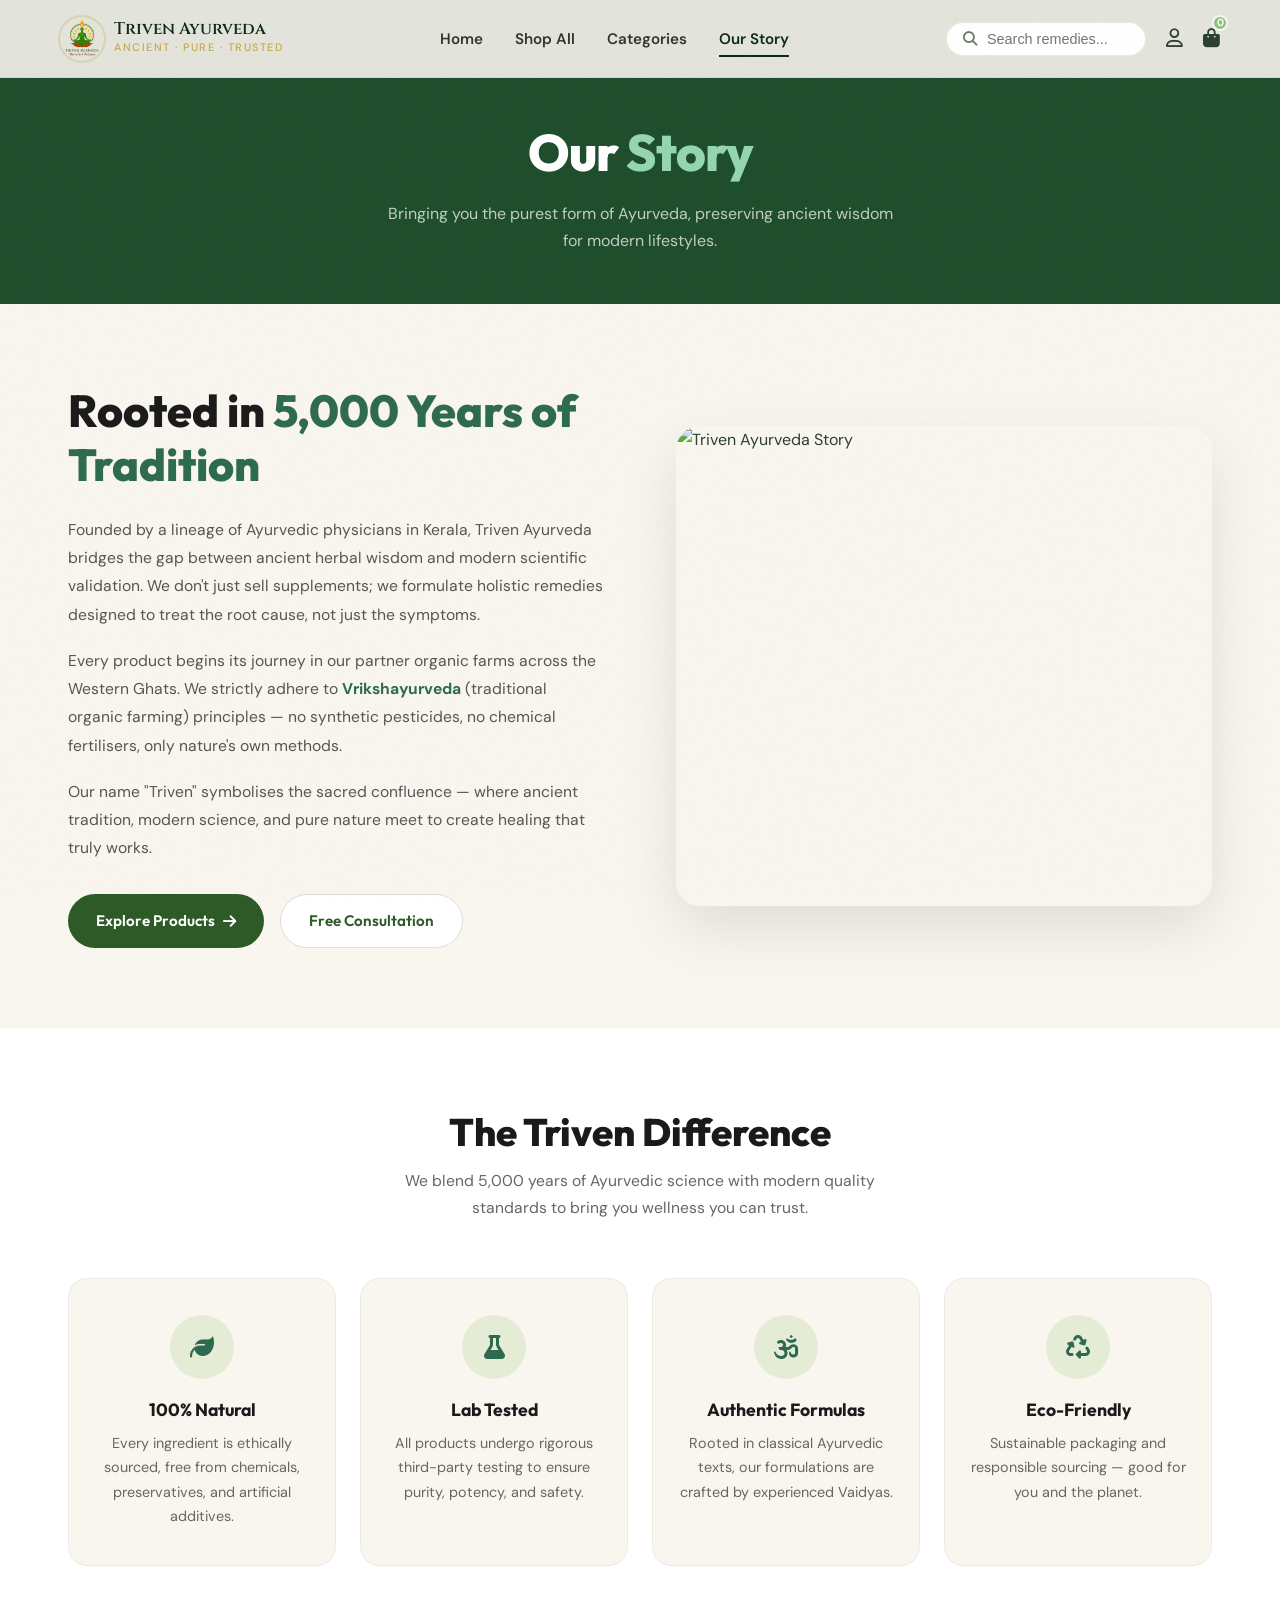
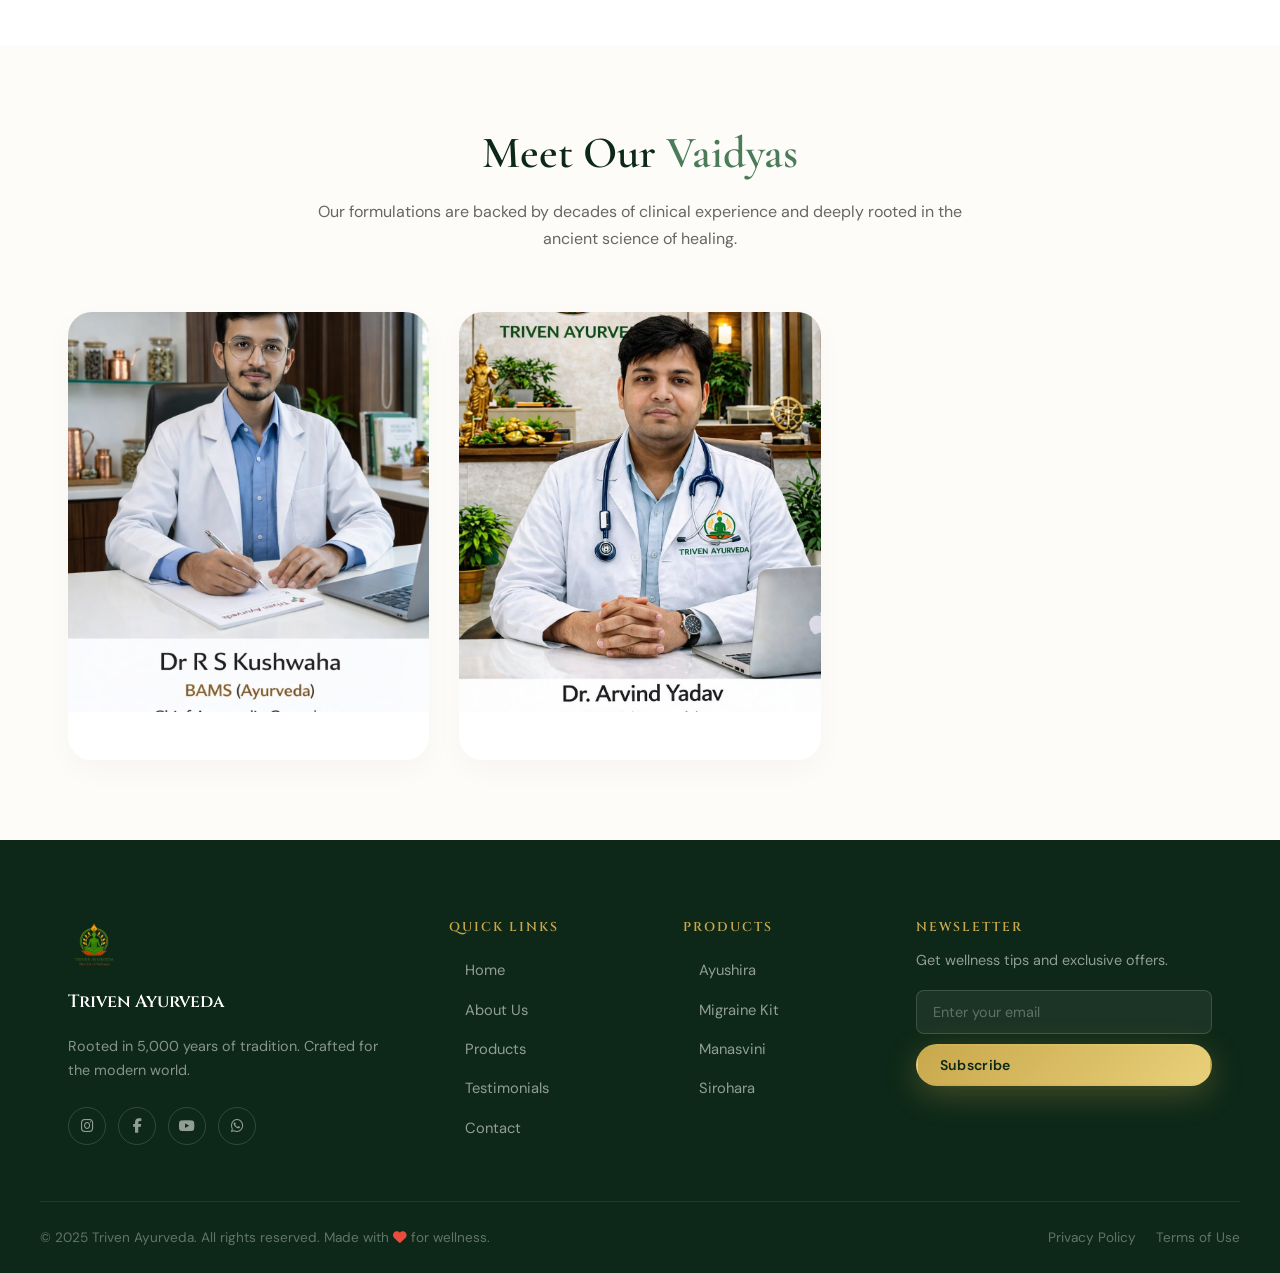
==== about.html @ 243baf2f "first commit" ====
<!DOCTYPE html>
<html lang="en">
<head>
  <meta charset="UTF-8" />
  <meta name="viewport" content="width=device-width, initial-scale=1.0" />
  <title>Our Story — Triven Ayurveda</title>
  <meta name="description" content="Learn about Triven Ayurveda — our story, mission, and commitment to authentic Ayurvedic wellness rooted in 5,000 years of tradition." />
  <link rel="stylesheet" href="Triven.css" />
  <link rel="stylesheet" href="https://cdnjs.cloudflare.com/ajax/libs/font-awesome/6.5.0/css/all.min.css" />
  <style>
    /* ===== OUR STORY PAGE ===== */

    /* Dark green hero */
    .story-hero {
      background: #1e4d2b;
      min-height: 250px;
      display: flex;
      flex-direction: column;
      justify-content: center;
      padding: 120px 0 50px;
      text-align: center;
    }
    .story-hero h1 {
      font-family: 'Outfit', sans-serif !important;
      font-size: clamp(2.4rem, 5vw, 3.2rem);
      font-weight: 800;
      letter-spacing: -1px;
      margin-bottom: 16px;
      background: none !important;
      -webkit-text-fill-color: unset !important;
    }
    .story-hero h1 .white { color: #fff; }
    .story-hero h1 .green { color: #95d5b2; }
    .story-hero p {
      color: rgba(255,255,255,0.72);
      font-size: 1rem;
      max-width: 520px;
      margin: 0 auto;
      line-height: 1.7;
    }

    /* Split story section */
    .story-split {
      background: var(--cream);
      padding: 80px 0;
    }
    .story-split-grid {
      display: grid;
      grid-template-columns: 1fr 1fr;
      gap: 72px;
      align-items: center;
    }
    .story-text h2 {
      font-family: 'Outfit', sans-serif !important;
      font-size: clamp(2rem, 3.5vw, 2.8rem);
      font-weight: 800;
      color: #1a1a1a;
      line-height: 1.2;
      margin-bottom: 24px;
      background: none !important;
      -webkit-text-fill-color: unset !important;
    }
    .story-text h2 .accent {
      color: #2d6a4f;
      -webkit-text-fill-color: #2d6a4f !important;
    }
    .story-text p {
      color: #555;
      font-size: 0.98rem;
      line-height: 1.8;
      margin-bottom: 18px;
    }
    .story-text p strong {
      color: #2d6a4f;
    }
    .story-text .story-btns {
      margin-top: 32px;
      display: flex;
      gap: 16px;
      flex-wrap: wrap;
    }
    .story-text .btn-green {
      background: #2d5a27;
      color: #fff;
      border-radius: 99px;
      padding: 13px 28px;
      font-family: 'Outfit', sans-serif;
      font-size: 0.95rem;
      font-weight: 600;
      display: inline-flex;
      align-items: center;
      gap: 8px;
      border: none;
      cursor: pointer;
      text-decoration: none;
      transition: background 0.2s;
    }
    .story-text .btn-green:hover { background: #1f3f1b; }
    .story-text .btn-white {
      background: #fff;
      color: #2d5a27;
      border-radius: 99px;
      padding: 13px 28px;
      font-family: 'Outfit', sans-serif;
      font-size: 0.95rem;
      font-weight: 600;
      display: inline-flex;
      align-items: center;
      gap: 8px;
      border: 1px solid #ddd;
      cursor: pointer;
      text-decoration: none;
      transition: border-color 0.2s;
    }
    .story-text .btn-white:hover { border-color: #2d5a27; }

    /* Story image */
    .story-img-wrap {
      border-radius: 24px;
      overflow: hidden;
      box-shadow: 0 24px 60px rgba(0,0,0,0.1);
    }
    .story-img-wrap img {
      width: 100%;
      height: 480px;
      object-fit: cover;
      display: block;
      transition: transform 0.5s ease;
    }
    .story-img-wrap:hover img { transform: scale(1.03); }

    /* Values grid */
    .story-values {
      background: #fff;
      padding: 80px 0;
    }
    .story-values-header {
      text-align: center;
      margin-bottom: 56px;
    }
    .story-values-header h2 {
      font-family: 'Outfit', sans-serif !important;
      font-size: clamp(1.8rem, 3vw, 2.4rem);
      font-weight: 800;
      color: #1a1a1a;
      background: none !important;
      -webkit-text-fill-color: unset !important;
      margin-bottom: 12px;
    }
    .story-values-header p {
      color: #666;
      max-width: 520px;
      margin: 0 auto;
      font-size: 0.98rem;
      line-height: 1.7;
    }
    .values-grid {
      display: grid;
      grid-template-columns: repeat(4, 1fr);
      gap: 24px;
    }
    .value-card {
      background: var(--cream);
      border-radius: 20px;
      padding: 36px 24px;
      text-align: center;
      border: 1px solid rgba(0,0,0,0.05);
      transition: transform 0.3s, box-shadow 0.3s;
    }
    .value-card:hover {
      transform: translateY(-6px);
      box-shadow: 0 16px 40px rgba(0,0,0,0.08);
    }
    .value-icon {
      width: 64px;
      height: 64px;
      background: #e5ecd6;
      border-radius: 50%;
      display: flex;
      align-items: center;
      justify-content: center;
      margin: 0 auto 20px;
      font-size: 1.5rem;
      color: #2d6a4f;
    }
    .value-card h3 {
      font-family: 'Outfit', sans-serif !important;
      font-size: 1.1rem;
      font-weight: 700;
      color: #1a1a1a;
      margin-bottom: 10px;
      background: none !important;
      -webkit-text-fill-color: unset !important;
    }
    .value-card p {
      color: #666;
      font-size: 0.9rem;
      line-height: 1.7;
    }

    /* Stats strip */
    .story-stats {
      background: #1e4d2b;
      padding: 56px 0;
    }
    .story-stats-grid {
      display: grid;
      grid-template-columns: repeat(4, 1fr);
      gap: 24px;
      text-align: center;
    }
    .story-stat h3 {
      font-family: 'Outfit', sans-serif !important;
      font-size: 2.4rem;
      font-weight: 800;
      color: #95d5b2;
      margin-bottom: 6px;
      background: none !important;
      -webkit-text-fill-color: #95d5b2 !important;
    }
    .story-stat p {
      color: rgba(255,255,255,0.7);
      font-size: 0.9rem;
      font-weight: 500;
    }

    /* Responsive */
    @media (max-width: 900px) {
      .story-hero { min-height: auto; padding: 120px 0 60px; }
      .story-split-grid { grid-template-columns: 1fr; gap: 40px; }
      .story-text { text-align: center; }
      .story-text .story-btns { justify-content: center; }
      .values-grid { grid-template-columns: repeat(2, 1fr); }
      .story-stats-grid { grid-template-columns: repeat(2, 1fr); }
      .story-img-wrap img { height: 350px; }
    }
    @media (max-width: 600px) {
      .story-hero h1 { font-size: 2.2rem; }
      .values-grid { grid-template-columns: 1fr; }
      .story-stats-grid { grid-template-columns: 1fr; gap: 32px; }
    .story-img-wrap img { height: 280px; }
    }

    /* VAIDYAS SECTION STYLES */
    .vaidyas-grid {
      display: grid;
      grid-template-columns: repeat(3, 1fr);
      gap: 30px;
    }
    .vaidya-card {
      background: #fff;
      border-radius: 24px;
      overflow: hidden;
      box-shadow: 0 10px 30px rgba(0,0,0,0.03);
      transition: transform 0.3s var(--ease);
    }
    .vaidya-card:hover { transform: translateY(-10px); }
    .vaidya-img-wrap {
      height: 400px;
      overflow: hidden;
    }
    .vaidya-img-wrap img {
      width: 100%;
      height: 100%;
      object-fit: cover;
      transition: transform 0.5s var(--ease);
    }
    .vaidya-card:hover .vaidya-img-wrap img { transform: scale(1.05); }
    .vaidya-label {
      padding: 24px;
      text-align: center;
      background: #fff;
    }
    .vaidya-label h3 {
      font-size: 1.4rem;
      color: #0d2818;
      font-weight: 700;
      margin: 0;
    }

    @media (max-width: 992px) {
      .vaidyas-grid { grid-template-columns: repeat(2, 1fr); }
      .vaidya-img-wrap { height: 320px; }
    }
    @media (max-width: 600px) {
      .vaidyas-grid { grid-template-columns: 1fr; }
    }
  </style>
</head>
<body>

  <div id="scroll-progress"></div>

  <!-- NAVBAR -->
  <nav class="navbar" id="navbar">
    <div class="nav-container">
      <a href="index.html" class="logo">
        <img src="assets/Trivenlogo.png" alt="Triven Ayurveda Logo" />
        <div class="logo-text">
          <span class="logo-name">Triven Ayurveda</span>
          <span class="logo-tagline">Ancient · Pure · Trusted</span>
        </div>
      </a>
      <ul class="nav-links" id="navLinks">
        <li><a href="index.html">Home</a></li>
        <li><a href="products.html">Shop All</a></li>
        <li><a href="categories.html">Categories</a></li>
        <li><a href="about.html" class="active">Our Story</a></li>
      </ul>
      <div class="nav-tools">
        <div class="search-bar">
          <i class="fas fa-search"></i>
          <input type="text" placeholder="Search remedies..." />
        </div>
        <a href="#" class="nav-icon" aria-label="Account"><i class="far fa-user"></i></a>
        <a href="#" class="nav-icon cart-icon" aria-label="Cart">
          <i class="fas fa-shopping-bag"></i>
          <span class="cart-count">0</span>
        </a>
      </div>
      <button class="hamburger" id="hamburger" aria-label="Toggle menu">
        <span></span><span></span><span></span>
      </button>
    </div>
  </nav>

  <!-- HERO -->
  <section class="story-hero">
    <div class="container">
      <h1><span class="white">Our</span> <span class="green">Story</span></h1>
      <p>Bringing you the purest form of Ayurveda, preserving ancient wisdom for modern lifestyles.</p>
    </div>
  </section>

  <!-- STORY SPLIT SECTION -->
  <section class="story-split">
    <div class="container story-split-grid">
      <div class="story-text reveal-left">
        <h2>Rooted in <span class="accent">5,000 Years of Tradition</span></h2>
        <p>Founded by a lineage of Ayurvedic physicians in Kerala, Triven Ayurveda bridges the gap between ancient herbal wisdom and modern scientific validation. We don't just sell supplements; we formulate holistic remedies designed to treat the root cause, not just the symptoms.</p>
        <p>Every product begins its journey in our partner organic farms across the Western Ghats. We strictly adhere to <strong>Vrikshayurveda</strong> (traditional organic farming) principles — no synthetic pesticides, no chemical fertilisers, only nature's own methods.</p>
        <p>Our name "Triven" symbolises the sacred confluence — where ancient tradition, modern science, and pure nature meet to create healing that truly works.</p>
        <div class="story-btns">
          <a href="products.html" class="btn-green">Explore Products <i class="fas fa-arrow-right"></i></a>
          <a href="contact.html" class="btn-white">Free Consultation</a>
        </div>
      </div>
      <div class="story-img-wrap reveal-right">
        <img src="assets/Ourstory.png" alt="Triven Ayurveda Story" />
      </div>
    </div>
  </section>

  <!-- VALUES -->
  <section class="story-values">
    <div class="container">
      <div class="story-values-header reveal">
        <h2>The Triven Difference</h2>
        <p>We blend 5,000 years of Ayurvedic science with modern quality standards to bring you wellness you can trust.</p>
      </div>
      <div class="values-grid">
        <div class="value-card reveal">
          <div class="value-icon"><i class="fas fa-leaf"></i></div>
          <h3>100% Natural</h3>
          <p>Every ingredient is ethically sourced, free from chemicals, preservatives, and artificial additives.</p>
        </div>
        <div class="value-card reveal">
          <div class="value-icon"><i class="fas fa-flask"></i></div>
          <h3>Lab Tested</h3>
          <p>All products undergo rigorous third-party testing to ensure purity, potency, and safety.</p>
        </div>
        <div class="value-card reveal">
          <div class="value-icon"><i class="fas fa-om"></i></div>
          <h3>Authentic Formulas</h3>
          <p>Rooted in classical Ayurvedic texts, our formulations are crafted by experienced Vaidyas.</p>
        </div>
        <div class="value-card reveal">
          <div class="value-icon"><i class="fas fa-recycle"></i></div>
          <h3>Eco-Friendly</h3>
          <p>Sustainable packaging and responsible sourcing — good for you and the planet.</p>
        </div>
      </div>
    </div>
  </section>


  <!-- VAIDYAS SECTION -->
  <section class="vaidyas-section" style="padding: 80px 0; background: #fdfcf8;">
    <div class="container">
      <div class="section-header reveal" style="text-align: center; margin-bottom: 60px;">
        <h2 style="font-size: clamp(2rem, 4vw, 2.8rem); color: #0d2818; margin-bottom: 16px;">Meet Our <span style="color: #4a7c59;">Vaidyas</span></h2>
        <p style="max-width: 700px; margin: 0 auto; color: #666; font-size: 1rem; line-height: 1.7;">Our formulations are backed by decades of clinical experience and deeply rooted in the ancient science of healing.</p>
      </div>
      <div class="vaidyas-grid">
        <!-- <div class="vaidya-card reveal">
          <div class="vaidya-img-wrap">
            <img src="assets/Productimg1.png" alt="Dr. Anjali Sharma" />
          </div>
          <div class="vaidya-label">
            <h3>Dr. Anjali Sharma</h3>
          </div>
        </div> -->
        <div class="vaidya-card reveal">
          <div class="vaidya-img-wrap">
            <img src="assets/Doctor1.png" alt="Dr. Rajesh Menon" />
          </div>
          <div class="vaidya-label">
            <!-- <h3>Dr. Rajesh Menon</h3> -->
          </div>
        </div>
        <div class="vaidya-card reveal">
          <div class="vaidya-img-wrap">
            <img src="assets/Doctor2.png" alt="Dr. Priya Desai" />
          </div>
          <div class="vaidya-label">
            <!-- <h3>Dr. Priya Desai</h3> -->
          </div>
        </div>
      </div>
    </div>
  </section>

  <!-- FOOTER -->
  <footer class="footer">
    <div class="container footer-grid">
      <div class="footer-brand">
        <img src="assets/Trivenlogo.png" alt="Triven Ayurveda" />
        <span class="footer-brand-name">Triven Ayurveda</span>
        <p>Rooted in 5,000 years of tradition. Crafted for the modern world.</p>
        <div class="footer-social">
          <a href="#" aria-label="Instagram"><i class="fab fa-instagram"></i></a>
          <a href="#" aria-label="Facebook"><i class="fab fa-facebook-f"></i></a>
          <a href="#" aria-label="YouTube"><i class="fab fa-youtube"></i></a>
          <a href="#" aria-label="WhatsApp"><i class="fab fa-whatsapp"></i></a>
        </div>
      </div>
      <div class="footer-links-row">
        <div class="footer-links">
          <h4>Quick Links</h4>
          <ul>
            <li><a href="index.html">Home</a></li>
            <li><a href="about.html">About Us</a></li>
            <li><a href="products.html">Products</a></li>
            <li><a href="testimonials.html">Testimonials</a></li>
            <li><a href="contact.html">Contact</a></li>
          </ul>
        </div>
        <div class="footer-links">
          <h4>Products</h4>
          <ul>
            <li><a href="products.html">Ayushira</a></li>
            <li><a href="products.html">Migraine Kit</a></li>
            <li><a href="products.html">Manasvini</a></li>
            <li><a href="products.html">Sirohara</a></li>
          </ul>
        </div>
      </div>
      <div class="footer-newsletter">
        <h4>Newsletter</h4>
        <p>Get wellness tips and exclusive offers.</p>
        <div class="newsletter-form">
          <input type="email" placeholder="Enter your email" />
          <button class="btn btn-gold btn-sm">Subscribe</button>
        </div>
      </div>
    </div>
    <div class="footer-bottom container">
      <p>© 2025 Triven Ayurveda. All rights reserved. Made with <i class="fas fa-heart"></i> for wellness.</p>
      <div class="footer-bottom-links">
        <a href="#">Privacy Policy</a>
        <a href="#">Terms of Use</a>
      </div>
    </div>
  </footer>

  <a href="#" class="back-to-top" id="backToTop"><i class="fas fa-arrow-up"></i></a>


  <script src="config.js"></script>
  <script src="Triven.js"></script>
  <script src="auth.js"></script>
  <script>
    const callBarDoc = document.querySelector('.call-bar-doctor');
    const doctors = ['assets/Doctor1.png', 'assets/Doctor2.png'];
    let idx = 0;
    setInterval(() => {
      if (!callBarDoc) return;
      idx = (idx + 1) % doctors.length;
      callBarDoc.style.opacity = '0';
      setTimeout(() => { callBarDoc.src = doctors[idx]; callBarDoc.style.opacity = '1'; }, 400);
    }, 3000);
  </script>
</body>
</html>
---- Triven.css ----
/* ===================================
   TRIVEN AYURVEDA — PREMIUM DESIGN SYSTEM
   =================================== */

@import url('https://fonts.googleapis.com/css2?family=Cormorant+Garamond:ital,wght@0,400;0,600;0,700;1,400;1,600&family=DM+Sans:wght@300;400;500;600&family=Cinzel:wght@400;600&family=Outfit:wght@400;500;600;700;800&display=swap');

/* ===== CSS VARIABLES ===== */
:root {
  /* Core Palette */
  --forest:       #0d2818;
  --forest-mid:   #1a3d2b;
  --forest-light: #2d6a4f;
  --sage:         #52b788;
  --sage-light:   #95d5b2;
  --gold:         #c9a84c;
  --gold-light:   #e8d07a;
  --gold-pale:    #fdf3d7;
  --cream:        #f9f6ef;
  --cream-dark:   #eaddc9;
  --ivory:        #f9f6ef;
  --charcoal:     #1c2b22;
  --text:         #2c3e32;
  --text-muted:   #6b7d6e;
  --white:        #ffffff;


  /* Gradients */
  --grad-forest: linear-gradient(135deg, #0d2818 0%, #1a3d2b 50%, #2d6a4f 100%);
  --grad-gold:   linear-gradient(135deg, #c9a84c 0%, #e8d07a 100%);
  --grad-sage:   linear-gradient(135deg, #52b788 0%, #95d5b2 100%);
  --grad-glass:  linear-gradient(135deg, rgba(255,255,255,0.12) 0%, rgba(255,255,255,0.04) 100%);

  /* Shadows */
  --shadow-sm:   0 2px 12px rgba(13,40,24,0.08);
  --shadow-md:   0 8px 32px rgba(13,40,24,0.12);
  --shadow-lg:   0 20px 60px rgba(13,40,24,0.18);
  --shadow-gold: 0 8px 32px rgba(201,168,76,0.3);

  /* Layout */
  --radius-sm:   8px;
  --radius-md:   16px;
  --radius-lg:   28px;
  --radius-xl:   40px;
  --radius-full: 9999px;

  /* Animation */
  --ease:        cubic-bezier(0.16, 1, 0.3, 1); /* Ultra smooth premium Apple-style curve */
  --ease-spring: cubic-bezier(0.34, 1.56, 0.64, 1);
  --dur-fast:    0.3s;
  --dur-mid:     0.5s;
  --dur-slow:    0.8s;
}

/* ===== LUXURY TEXT GRADIENTS ===== */
h1 em, .section-tag, .consult-left h2 span {
  background: var(--grad-gold);
  -webkit-background-clip: text;
  background-clip: text;
  -webkit-text-fill-color: transparent;
  display: inline-block;
  line-height: 1.2;
}

/* ===== RESET ===== */
*, *::before, *::after { margin: 0; padding: 0; box-sizing: border-box; }
html {
  scroll-behavior: smooth;
  scroll-padding-top: 80px;
  overflow-x: hidden;
  max-width: 100%;
}
body {
  font-family: 'DM Sans', sans-serif;
  background: var(--cream);
  color: var(--text);
  line-height: 1.7;
  overflow-x: hidden;
  max-width: 100%;
  width: 100%;
}
body::before {
  content: '';
  position: fixed;
  inset: 0;
  pointer-events: none;
  z-index: 99999;
  background-image: url("data:image/svg+xml,%3Csvg viewBox='0 0 200 200' xmlns='http://www.w3.org/2000/svg'%3E%3Cfilter id='n'%3E%3CfeTurbulence type='fractalNoise' baseFrequency='0.8' numOctaves='3' stitchTiles='stitch'/%3E%3C/filter%3E%3Crect width='100%25' height='100%25' filter='url(%23n)'/%3E%3C/svg%3E");
  opacity: 0.025; /* Super subtle grain */
}
img { display: block; max-width: 100%; }
a { text-decoration: none; color: inherit; }
button { font-family: inherit; cursor: pointer; }
h1, h2, h3, h4 {
  font-family: 'Cormorant Garamond', serif;
  line-height: 1.25;
  font-weight: 600;
}

/* ===== SCROLLBAR ===== */
::-webkit-scrollbar { width: 5px; }
::-webkit-scrollbar-track { background: var(--cream); }
::-webkit-scrollbar-thumb { background: var(--forest-light); border-radius: 10px; }

/* ===== SCROLL REVEAL ===== */
.reveal {
  opacity: 0;
  transform: translateY(36px);
  transition: opacity 0.7s var(--ease), transform 0.7s var(--ease);
}
.reveal.visible { opacity: 1; transform: translateY(0); }
.reveal-left { opacity: 0; transform: translateX(-40px); transition: opacity 0.7s var(--ease), transform 0.7s var(--ease); }
.reveal-left.visible { opacity: 1; transform: translateX(0); }
.reveal-right { opacity: 0; transform: translateX(40px); transition: opacity 0.7s var(--ease), transform 0.7s var(--ease); }
.reveal-right.visible { opacity: 1; transform: translateX(0); }

/* ===== SCROLL PROGRESS ===== */
#scroll-progress {
  position: fixed;
  top: 0; left: 0;
  height: 3px;
  background: var(--grad-gold);
  z-index: 9999;
  width: 0%;
  transition: width 0.1s linear;
}

/* ===== CONTAINER ===== */
.container { max-width: 1200px; margin: 0 auto; padding: 0 28px; }
section { padding: 100px 0; }

/* ===================================
   BUTTONS
   =================================== */
.btn {
  display: inline-flex;
  align-items: center;
  gap: 10px;
  padding: 14px 32px;
  border-radius: var(--radius-full);
  font-family: 'DM Sans', sans-serif;
  font-weight: 600;
  font-size: 0.95rem;
  letter-spacing: 0.3px;
  border: 2px solid transparent;
  cursor: pointer;
  transition: all var(--dur-mid) var(--ease);
  position: relative;
  overflow: hidden;
}
.btn::before {
  content: '';
  position: absolute;
  inset: 0;
  background: rgba(255,255,255,0.12);
  opacity: 0;
  transition: opacity var(--dur-fast);
}
.btn:hover::before { opacity: 1; }

.btn-primary {
  background: var(--grad-forest);
  color: var(--white);
  border-color: transparent;
  box-shadow: 0 4px 20px rgba(13,40,24,0.25);
}
.btn-primary:hover {
  transform: translateY(-3px);
  box-shadow: 0 10px 32px rgba(13,40,24,0.35);
}

.btn-gold {
  background: var(--grad-gold);
  color: var(--forest);
  border-color: transparent;
  box-shadow: var(--shadow-gold);
}
.btn-gold:hover { transform: translateY(-3px); box-shadow: 0 12px 40px rgba(201,168,76,0.45); }

.btn-outline {
  background: transparent;
  color: var(--forest);
  border-color: var(--forest);
}
.btn-outline:hover { background: var(--forest); color: var(--white); transform: translateY(-2px); }

.btn-outline-light {
  background: transparent;
  color: var(--white);
  border-color: rgba(255,255,255,0.5);
}
.btn-outline-light:hover { background: rgba(255,255,255,0.12); border-color: var(--white); }

.btn-sm { padding: 10px 22px; font-size: 0.88rem; }

/* ===================================
   SECTION HEADERS
   =================================== */
.section-header { text-align: center; margin-bottom: 64px; }
.section-tag {
  display: inline-flex;
  align-items: center;
  gap: 10px;
  font-family: 'Cinzel', serif;
  font-size: 0.75rem;
  letter-spacing: 3px;
  text-transform: uppercase;
  color: var(--gold);
  margin-bottom: 16px;
}
.section-tag::before, .section-tag::after {
  content: '';
  display: block;
  width: 30px;
  height: 1px;
  background: var(--gold);
  opacity: 0.6;
}
.section-header h2 {
  font-size: clamp(2rem, 4vw, 3rem);
  color: var(--forest);
  margin-bottom: 16px;
}
.section-sub {
  color: var(--text-muted);
  max-width: 540px;
  margin: 0 auto;
  font-size: 1.05rem;
  line-height: 1.8;
}

/* ===================================
   NAVBAR
   =================================== */
.navbar {
  position: fixed;
  top: 0; left: 0; right: 0;
  z-index: 1000;
  height: 78px;
  transition: all var(--dur-mid) var(--ease);
  width: 100%;
}
.navbar::before {
  content: '';
  position: absolute;
  inset: 0;
  background: rgba(249, 246, 239, 0.90); /* Matches #f9f6ef */
  backdrop-filter: blur(12px);
  transition: all var(--dur-mid) var(--ease);
  border-bottom: 1px solid rgba(13, 40, 24, 0.05);
}
.navbar.scrolled::before {
  background: rgba(249, 246, 239, 0.98);
  backdrop-filter: blur(20px);
  box-shadow: 0 4px 20px rgba(13, 40, 24, 0.08);
  border-bottom: 1px solid rgba(13, 40, 24, 0.1);
}
.nav-container {
  max-width: 1200px;
  margin: 0 auto;
  padding: 0 20px;
  height: 100%;
  display: flex;
  align-items: center;
  justify-content: space-between;
  position: relative;
  z-index: 1;
  min-width: 0;
}
.logo {
  display: flex;
  align-items: center;
  gap: 10px;
  min-width: 0;
  flex-shrink: 1;
}
.logo img {
  height: 44px; width: 44px;
  object-fit: contain;
  border-radius: 50%;
  box-shadow: 0 0 0 2px rgba(201,168,76,0.3);
  transition: box-shadow var(--dur-mid);
}
.logo:hover img { box-shadow: 0 0 0 3px var(--gold); }
.logo-text { display: flex; flex-direction: column; }
.logo-name {
  font-family: 'Cinzel', serif;
  font-size: 1.05rem;
  color: var(--forest);
  font-weight: 600;
  line-height: 1;
  white-space: nowrap;
}
.logo-tagline {
  font-size: 0.68rem;
  color: var(--gold);
  letter-spacing: 1.5px;
  text-transform: uppercase;
  font-weight: 500;
}

.nav-links {
  display: flex;
  list-style: none;
  gap: 32px;
  align-items: center;
}
.nav-links a {
  font-size: 0.95rem;
  font-weight: 600;
  color: #333;
  position: relative;
  transition: color var(--dur-fast);
  padding: 8px 0;
}
.nav-links a::after {
  content: '';
  position: absolute;
  bottom: 0; left: 0;
  width: 0; height: 2px;
  background: var(--forest);
  transition: width var(--dur-mid) var(--ease);
}
.nav-links a:hover { color: var(--forest); }
.nav-links a:hover::after,
.nav-links a.active::after { width: 100%; }
.nav-links a.active { color: var(--forest); }

/* ===================================
   NAV TOOLS (SEARCH, USER, CART)
   =================================== */
.nav-tools {
  display: flex;
  align-items: center;
  gap: 20px;
}
.search-bar {
  display: flex;
  align-items: center;
  background: var(--white);
  border: 1px solid rgba(13, 40, 24, 0.1);
  border-radius: var(--radius-full);
  padding: 8px 16px;
  gap: 10px;
  width: 200px;
  transition: all 0.3s ease;
}
.search-bar:focus-within {
  border-color: var(--forest);
  box-shadow: 0 0 0 2px rgba(45, 90, 60, 0.1);
  width: 240px;
}
.search-bar i {
  color: var(--text-muted);
  font-size: 0.9rem;
}
.search-bar input {
  border: none;
  background: transparent;
  outline: none;
  width: 100%;
  font-size: 0.9rem;
  color: var(--text);
}
.nav-icon {
  color: var(--text);
  font-size: 1.2rem;
  transition: color 0.3s ease;
  position: relative;
  text-decoration: none;
}
.nav-icon:hover {
  color: var(--forest);
}
.cart-icon .cart-count {
  position: absolute;
  top: -8px;
  right: -8px;
  background: #90c279;
  color: var(--white);
  font-size: 0.65rem;
  font-weight: 700;
  height: 16px;
  width: 16px;
  display: flex;
  align-items: center;
  justify-content: center;
  border-radius: 50%;
  border: 2px solid var(--cream);
}

.nav-cta {
  background: var(--forest);
  color: var(--white) !important;
  padding: 10px 24px;
  border-radius: var(--radius-full);
  font-weight: 600 !important;
  transition: all var(--dur-mid) !important;
}
.nav-cta:hover { background: var(--forest-mid) !important; transform: translateY(-2px); }
.nav-cta::after { display: none !important; }

/* Mobile Drawer Elements default hidden on desktop */
.drawer-header {
  display: none !important;
}
.mobile-link-icon {
  display: none !important;
}

.hamburger {
  display: none;
  background: none;
  border: none;
  width: 40px; height: 40px;
  flex-direction: column;
  justify-content: center;
  gap: 5px;
  padding: 4px;
}
.hamburger span {
  display: block;
  width: 100%; height: 2px;
  background: var(--forest);
  border-radius: 2px;
  transition: all var(--dur-mid) var(--ease);
  transform-origin: center;
}
.hamburger.open span:nth-child(1) { transform: translateY(7px) rotate(45deg); }
.hamburger.open span:nth-child(2) { opacity: 0; transform: scaleX(0); }
.hamburger.open span:nth-child(3) { transform: translateY(-7px) rotate(-45deg); }

/* ===================================
   ANIMATED BACKGROUND EFFECT (VIDEO-LIKE)
   =================================== */
.bg-video-effect {
  position: absolute;
  inset: -10%;
  z-index: 0;
  background-size: cover;
  background-position: center;
  opacity: 0.25;
  animation: bgZoomFloat 25s ease-in-out infinite alternate;
  pointer-events: none;
  mix-blend-mode: luminosity; /* Blends nicely with the green hero background */
}
@keyframes bgZoomFloat {
  0% { transform: scale(1) translate(0, 0); }
  100% { transform: scale(1.08) translate(-1.5%, 1.5%); }
}

/* ===================================
   HERO — HOME
   =================================== */
.hero {
  min-height: 60vh;
  background: var(--cream); /* Light cream — matches #f9f6ef */
  display: flex;
  align-items: center;
  padding: 80px 0 48px;
  position: relative;
  overflow: hidden;
  width: 100%;
  box-sizing: border-box;
}
.hero-container {
  display: flex;
  align-items: center;
  gap: 60px;
  width: 100%;
}

.hero-left {
  flex: 1;
  display: flex;
  flex-direction: column;
  gap: 24px;
}

.hero-badge {
  display: inline-flex;
  align-items: center;
  background-color: #e5ecd6; /* Light green from image */
  color: #2c592a;
  font-family: 'Outfit', sans-serif;
  font-size: 0.8rem;
  font-weight: 600;
  padding: 6px 16px;
  border-radius: 99px;
  width: fit-content;
}

.hero-left h1 {
  font-family: 'Outfit', sans-serif !important;
  font-size: clamp(2.8rem, 5vw, 4.2rem);
  font-weight: 800;
  line-height: 1.05;
  letter-spacing: -1.5px;
  background: none !important;
  -webkit-text-fill-color: unset !important;
}

.text-dark {
  display: block;
  color: #1a1a1a;
  background: none !important;
  -webkit-text-fill-color: #1a1a1a !important;
}

.text-green {
  display: block;
  color: #2d5a27;
  background: none !important;
  -webkit-text-fill-color: #2d5a27 !important;
}

.hero-sub {
  color: #555;
  font-family: 'Outfit', sans-serif;
  font-size: 1.1rem;
  line-height: 1.6;
  max-width: 540px;
  margin-top: 8px;
}

.hero-btns {
  display: flex;
  gap: 16px;
  margin-top: 12px;
}

.btn-pill {
  border-radius: 99px !important;
  font-weight: 600;
  padding: 14px 28px !important;
  font-family: 'Outfit', sans-serif;
}

.hero-left .btn-primary {
  background-color: #2d5a27;
  color: #fff;
  border: none;
}

.hero-left .btn-primary:hover {
  background-color: #1f3f1b;
}

.hero-left .btn-outline {
  background-color: #fff;
  color: #2d5a27;
  border: 1px solid #e0e0e0;
}

.hero-left .btn-outline:hover {
  border-color: #2d5a27;
}

.hero-stats {
  display: flex;
  gap: 48px;
  margin-top: 40px;
  padding-top: 40px;
  border-top: 1px solid rgba(0,0,0,0.06);
}

.hero-stat-item h4 {
  font-family: 'Outfit', sans-serif !important;
  font-size: 1.8rem;
  font-weight: 700;
  color: #2d5a27;
  margin: 0;
  background: none !important;
  -webkit-text-fill-color: #2d5a27 !important;
}

.hero-stat-item p {
  font-family: 'Outfit', sans-serif;
  font-size: 0.9rem;
  color: #555;
  margin: 0;
  font-weight: 500;
}

/* Hero Right Image */
.hero-right {
  flex: 1;
  position: relative;
  display: flex;
  justify-content: flex-end;
}

.hero-img-wrap {
  position: relative;
  width: 100%;
  max-width: 600px;
  border-radius: 24px;
  box-shadow: 0 20px 40px rgba(0,0,0,0.08);
  overflow: visible;
}

.hero-main-img {
  width: 100%;
  height: 400px;
  object-fit: cover;
  display: block;
  border-radius: 24px;
}

/* Floating Badges */
.floating-badge {
  position: absolute;
  background: white;
  padding: 10px 20px;
  border-radius: 99px;
  display: flex;
  align-items: center;
  gap: 8px;
  font-family: 'Outfit', sans-serif;
  font-size: 0.85rem;
  font-weight: 600;
  color: #1a1a1a;
  box-shadow: 0 10px 30px rgba(0,0,0,0.1);
  z-index: 2;
}

.floating-badge i {
  color: #72a868; /* Light green icon */
  font-size: 1rem;
}

.badge-organic {
  top: 32px;
  left: 16px;
  animation: floatBadgeUp 3s ease-in-out infinite;
}

.badge-pure {
  bottom: 32px;
  right: 16px;
  animation: floatBadgeDown 3.5s ease-in-out infinite;
}

@keyframes floatBadgeUp {
  0%, 100% { transform: translateY(0px); }
  50% { transform: translateY(-10px); }
}

@keyframes floatBadgeDown {
  0%, 100% { transform: translateY(0px); }
  50% { transform: translateY(10px); }
}

@media (max-width: 992px) {
  .hero-container {
    flex-direction: column;
    text-align: center;
  }
  .hero-left { align-items: center; }
  .hero-sub { text-align: center; }
  .hero-stats { justify-content: center; width: 100%; }
  .badge-organic { left: 20px; }
  .badge-pure { right: 20px; }
}

/* ===================================
   MARQUEE STRIP
   =================================== */
.marquee-strip {
  background: var(--forest);
  padding: 16px 0;
  overflow: hidden;
  position: relative;
}
.marquee-strip::before, .marquee-strip::after {
  content: '';
  position: absolute;
  top: 0; bottom: 0;
  width: 120px;
  z-index: 2;
}
.marquee-strip::before { left: 0; background: linear-gradient(to right, var(--forest), transparent); }
.marquee-strip::after { right: 0; background: linear-gradient(to left, var(--forest), transparent); }
.marquee-track {
  display: flex;
  width: max-content;
  animation: marqueeScroll 25s linear infinite;
}
@keyframes marqueeScroll { from { transform: translateX(0); } to { transform: translateX(-50%); } }
.marquee-item {
  display: inline-flex;
  align-items: center;
  gap: 12px;
  padding: 0 40px;
  font-family: 'Cinzel', serif;
  font-size: 0.78rem;
  letter-spacing: 2px;
  text-transform: uppercase;
  color: rgba(255,255,255,0.55);
  white-space: nowrap;
}
.marquee-item i { color: var(--gold); font-size: 0.9rem; }

/* ===================================
   ABOUT / BENEFITS
   =================================== */
.about { background: var(--ivory); }
.benefits-grid {
  display: grid;
  grid-template-columns: repeat(4, 1fr);
  gap: 24px;
}
.benefit-card {
  background: var(--white);
  border-radius: var(--radius-md);
  padding: 36px 28px;
  text-align: center;
  box-shadow: var(--shadow-sm);
  border: 1px solid rgba(201,168,76,0.1);
  transition: all var(--dur-slow) var(--ease);
  position: relative;
  overflow: hidden;
}
.benefit-card::before {
  content: '';
  position: absolute;
  bottom: 0; left: 0; right: 0;
  height: 4px;
  background: var(--grad-gold);
  transform: scaleX(0);
  transition: transform var(--dur-slow) var(--ease);
  transform-origin: left;
}
.benefit-card:hover { transform: translateY(-10px); box-shadow: var(--shadow-lg); border-color: var(--gold-light); }
.benefit-card:hover::before { transform: scaleX(1); }
.benefit-icon {
  width: 68px; height: 68px;
  background: var(--cream);
  border-radius: var(--radius-md);
  display: flex;
  align-items: center;
  justify-content: center;
  margin: 0 auto 20px;
  font-size: 1.5rem;
  color: var(--forest-light);
  transition: all var(--dur-mid) var(--ease);
}
.benefit-card:hover .benefit-icon { background: var(--forest); color: var(--gold-light); }
.benefit-card h3 {
  font-size: 1.2rem;
  color: var(--forest);
  margin-bottom: 10px;
}
.benefit-card p { color: var(--text-muted); font-size: 0.92rem; line-height: 1.7; }

/* ===================================
   PRODUCTS
   =================================== */
.products { background: var(--cream); }
.products-grid {
  display: grid;
  grid-template-columns: repeat(3, 1fr);
  gap: 32px;
}
.product-card {
  background: var(--white);
  border-radius: 12px;
  overflow: hidden;
  box-shadow: 0 2px 12px rgba(0,0,0,0.04);
  border: 1px solid rgba(13, 40, 24, 0.05);
  display: flex;
  flex-direction: column;
  transition: transform 0.3s ease, box-shadow 0.3s ease;
}
.product-card:hover {
  transform: translateY(-4px);
  box-shadow: 0 8px 24px rgba(0,0,0,0.08);
}
.product-img {
  position: relative;
  background: #f4f6f5; 
  height: 260px;
  display: flex;
  align-items: center;
  justify-content: center;
  padding: 0;
}
.product-img img {
  width: 100%;
  height: 100%;
  object-fit: cover;
}
.product-badge {
  position: absolute;
  top: 16px; left: 16px;
  background: #de9b68; /* Orange badge from image */
  color: #fff;
  font-size: 0.75rem;
  font-weight: 600;
  padding: 4px 12px;
  border-radius: 99px;
  z-index: 2;
}
.product-actions {
  position: absolute;
  bottom: 12px;
  left: 50%;
  transform: translateX(-50%);
  display: flex;
  gap: 8px;
  z-index: 2;
}
.product-action-btn {
  width: 32px; height: 32px;
  background: var(--white);
  border-radius: 50%;
  display: flex; align-items: center; justify-content: center;
  color: var(--forest);
  box-shadow: 0 2px 8px rgba(0,0,0,0.1);
  font-size: 0.85rem;
  transition: all 0.2s ease;
  border: none; cursor: pointer;
}
.product-action-btn:hover {
  background: var(--forest);
  color: var(--white);
}

.product-info {
  padding: 20px;
  display: flex;
  flex-direction: column;
  flex-grow: 1;
}
.card-category {
  font-size: 0.65rem;
  text-transform: uppercase;
  color: #88968d;
  letter-spacing: 1px;
  margin-bottom: 6px;
}
.product-info h3 {
  font-size: 1.1rem;
  color: #2c3e32;
  margin: 0 0 8px 0;
}
.card-rating {
  display: flex;
  align-items: center;
  gap: 6px;
  margin-bottom: 24px;
}
.card-rating i {
  color: #f6c042;
  font-size: 0.85rem;
}
.card-rating span {
  font-size: 0.75rem;
  color: #88968d;
}

.card-bottom {
  display: flex;
  justify-content: space-between;
  align-items: center;
  margin-top: auto;
}
.card-price {
  font-size: 1.25rem;
  font-weight: 700;
  color: #0d2818;
}
.card-add-btn {
  background: #528165;
  color: #fff;
  border: none;
  border-radius: 99px;
  padding: 6px 16px;
  font-size: 0.85rem;
  font-weight: 600;
  display: flex;
  align-items: center;
  gap: 6px;
  cursor: pointer;
  transition: background 0.2s ease;
}
.card-add-btn:hover {
  background: #3e6850;
}

/* ===================================
   STATS BANNER
   =================================== */
.stats-banner {
  background: var(--grad-forest);
  padding: 80px 0;
  position: relative;
  overflow: hidden;
}
.stats-banner::before {
  content: '';
  position: absolute;
  inset: 0;
  background: url("data:image/svg+xml,%3Csvg width='60' height='60' viewBox='0 0 60 60' xmlns='http://www.w3.org/2000/svg'%3E%3Cg fill='none' fill-rule='evenodd'%3E%3Cg fill='%23ffffff' fill-opacity='0.02'%3E%3Ccircle cx='30' cy='30' r='1'/%3E%3C/g%3E%3C/g%3E%3C/svg%3E");
}
.stats-grid {
  display: grid;
  grid-template-columns: repeat(4, 1fr);
  gap: 48px;
  position: relative;
  z-index: 1;
}
.stat {
  text-align: center;
  padding: 20px;
  position: relative;
}

/* ===================================
   CATEGORIES SECTION
   =================================== */
.categories-section {
  padding: 80px 0 40px;
  background: var(--cream);
}
.categories-grid {
  display: grid;
  grid-template-columns: repeat(4, 1fr);
  gap: 24px;
}
.category-card {
  background: var(--white);
  border-radius: 24px;
  padding: 36px 24px;
  text-align: center;
  box-shadow: 0 4px 20px rgba(0,0,0,0.03);
  transition: all 0.4s var(--ease);
  cursor: pointer;
  display: flex;
  flex-direction: column;
  align-items: center;
  gap: 16px;
  text-decoration: none;
}
.category-card:hover {
  transform: translateY(-8px);
  box-shadow: 0 12px 30px rgba(0,0,0,0.06);
}
.category-icon {
  width: 64px; height: 64px;
  background: #ede7dd; /* Tan background from image */
  border-radius: 50%;
  display: flex; align-items: center; justify-content: center;
  font-size: 1.6rem; color: #2d5a27; /* Dark green icon */
  margin-bottom: 8px;
  transition: all 0.4s var(--ease);
}
.category-card h3 {
  font-family: 'Cormorant Garamond', serif;
  font-size: 1.25rem;
  font-weight: 700;
  color: var(--forest);
  margin: 0;
}
.category-card p {
  font-size: 0.85rem;
  color: #6b7d6e; /* Subtle text */
  margin: 0;
  line-height: 1.5;
}
.stat:not(:last-child)::after {
  content: '';
  position: absolute;
  right: -24px; top: 20%; bottom: 20%;
  width: 1px;
  background: rgba(255,255,255,0.1);
}
.stat-number {
  font-family: 'Cormorant Garamond', serif;
  font-size: clamp(2.5rem, 4vw, 3.8rem);
  font-weight: 700;
  color: var(--gold-light);
  line-height: 1;
  margin-bottom: 10px;
}
.stat-label {
  font-size: 0.88rem;
  color: rgba(255,255,255,0.65);
  letter-spacing: 1px;
  text-transform: uppercase;
  font-weight: 500;
}

/* counter alias */
.counter { font-family: 'Cormorant Garamond', serif; font-size: clamp(2.5rem, 4vw, 3.8rem); font-weight: 700; color: var(--gold-light); line-height: 1; margin-bottom: 10px; }
.stat h2, .stat p { display: block; }
.stat h2 { font-family: 'Cormorant Garamond', serif; font-size: clamp(2.5rem, 4vw, 3.8rem); font-weight: 700; color: var(--gold-light); line-height: 1; margin-bottom: 10px; }
.stat p { font-size: 0.88rem; color: rgba(255,255,255,0.65); letter-spacing: 1px; text-transform: uppercase; font-weight: 500; }

/* ===================================
   TESTIMONIALS
   =================================== */
.testimonials { background: var(--ivory); }
.testimonials-slider { overflow: hidden; border-radius: var(--radius-lg); }
.testimonial-track { display: flex; transition: transform 0.6s var(--ease); }
.testimonial-card {
  min-width: 100%;
  background: var(--white);
  border-radius: var(--radius-lg);
  padding: 56px 64px;
  box-shadow: var(--shadow-md);
  position: relative;
}
.testimonial-card::before {
  content: '\201C';
  position: absolute;
  top: 28px; left: 52px;
  font-family: 'Cormorant Garamond', serif;
  font-size: 8rem;
  line-height: 1;
  color: var(--cream-dark);
  pointer-events: none;
}
.stars { color: var(--gold); font-size: 1rem; margin-bottom: 20px; display: flex; gap: 4px; }
.testimonial-card > p {
  font-family: 'Cormorant Garamond', serif;
  font-size: 1.4rem;
  font-style: italic;
  line-height: 1.7;
  color: var(--text);
  margin-bottom: 32px;
  max-width: 700px;
}
.reviewer { display: flex; align-items: center; gap: 16px; }
.avatar {
  width: 52px; height: 52px;
  background: var(--grad-forest);
  border-radius: 50%;
  display: flex;
  align-items: center;
  justify-content: center;
  font-family: 'Cinzel', serif;
  font-size: 1.1rem;
  font-weight: 600;
  color: var(--gold-light);
  flex-shrink: 0;
}
.reviewer strong { display: block; color: var(--forest); font-weight: 600; font-size: 1rem; }
.reviewer span { font-size: 0.85rem; color: var(--text-muted); }

.slider-controls {
  display: flex;
  align-items: center;
  justify-content: center;
  gap: 20px;
  margin-top: 32px;
}
.slider-controls button {
  width: 48px; height: 48px;
  border-radius: 50%;
  border: 1.5px solid rgba(13,40,24,0.15);
  background: var(--white);
  color: var(--forest);
  font-size: 0.95rem;
  cursor: pointer;
  transition: all var(--dur-mid);
  display: flex;
  align-items: center;
  justify-content: center;
  box-shadow: var(--shadow-sm);
}
.slider-controls button:hover { background: var(--forest); color: var(--white); border-color: var(--forest); transform: scale(1.05); }
.dots { display: flex; gap: 8px; }
.dot {
  width: 8px; height: 8px;
  border-radius: 50%;
  background: rgba(13,40,24,0.15);
  cursor: pointer;
  transition: all var(--dur-mid);
}
.dot.active { background: var(--forest); transform: scale(1.5); }

/* ===================================
   VIDEO REVIEWS
   =================================== */
.video-reviews { margin-top: 56px; }
.video-grid {
  display: grid;
  grid-template-columns: repeat(3, 1fr);
  gap: 24px;
}
.video-card {
  border-radius: var(--radius-md);
  overflow: hidden;
  box-shadow: var(--shadow-md);
  aspect-ratio: 16 / 9;
  background: var(--charcoal);
}
.video-card iframe {
  width: 100%;
  height: 100%;
  display: block;
}
@media (max-width: 900px) {
  .video-grid { grid-template-columns: repeat(2, 1fr); }
}
@media (max-width: 560px) {
  .video-grid { grid-template-columns: 1fr; }
}

/* ===================================
   CONTACT / CONSULTATION
   =================================== */
.contact { background: var(--cream-dark); }
.consult-grid {
  display: grid;
  grid-template-columns: 1fr 1fr;
  gap: 72px;
  align-items: center;
}
.consult-left .section-tag { margin-bottom: 20px; }
.consult-left h2 {
  font-size: clamp(1.8rem, 3vw, 2.6rem);
  color: var(--forest);
  margin-bottom: 18px;
  line-height: 1.35;
}
.consult-left h2 span { color: var(--gold); font-style: italic; }
.consult-left > p { color: var(--text-muted); margin-bottom: 32px; font-size: 1.02rem; }
.consult-points { list-style: none; display: flex; flex-direction: column; gap: 14px; }
.consult-points li {
  display: flex;
  align-items: center;
  gap: 12px;
  font-weight: 500;
  color: var(--text);
  font-size: 0.95rem;
}
.consult-points li i { color: var(--sage); font-size: 1rem; flex-shrink: 0; }

.consult-form-box {
  background: var(--white);
  border-radius: var(--radius-lg);
  padding: 44px 40px;
  box-shadow: var(--shadow-lg);
  border: 1px solid rgba(201,168,76,0.12);
}
.consult-form-box h3 {
  font-size: 1.5rem;
  color: var(--forest);
  margin-bottom: 10px;
  text-align: center;
}
.form-subtitle {
  text-align: center;
  color: var(--text-muted);
  font-size: 0.9rem;
  margin-bottom: 28px;
  padding-bottom: 24px;
  border-bottom: 1px solid var(--cream-dark);
}
.contact-form { display: flex; flex-direction: column; gap: 16px; }
.form-group { position: relative; }
.form-group input,
.form-group textarea,
.form-group select {
  width: 100%;
  padding: 15px 18px;
  border: 1.5px solid rgba(13,40,24,0.12);
  border-radius: var(--radius-sm);
  font-family: 'DM Sans', sans-serif;
  font-size: 0.95rem;
  color: var(--text);
  background: var(--cream);
  outline: none;
  transition: all var(--dur-mid);
}
.form-group input:focus,
.form-group textarea:focus {
  border-color: var(--forest-light);
  background: var(--white);
  box-shadow: 0 0 0 3px rgba(45,106,79,0.08);
}
.form-group textarea { resize: vertical; min-height: 100px; }

.form-success {
  display: none;
  color: var(--forest-light);
  font-weight: 600;
  font-size: 0.95rem;
  margin-top: 4px;
  align-items: center;
  gap: 8px;
  background: rgba(82,183,136,0.1);
  padding: 12px 16px;
  border-radius: var(--radius-sm);
}
.form-success.show { display: flex; }

/* ===================================
   FOOTER
   =================================== */
.footer {
  background: var(--forest);
  color: rgba(255,255,255,0.75);
  padding: 80px 0 0;
}
.footer-grid {
  display: grid;
  grid-template-columns: 1.8fr 1fr 1fr 1.6fr;
  gap: 48px;
  padding-bottom: 56px;
  border-bottom: 1px solid rgba(255,255,255,0.08);
}
.footer-links-row {
  display: contents;
}
.footer-brand { display: flex; flex-direction: column; gap: 16px; }
.footer-brand img { height: 52px; width: 52px; object-fit: contain; border-radius: 50%; }
.footer-brand-name {
  font-family: 'Cinzel', serif;
  font-size: 1.1rem;
  color: var(--white);
  font-weight: 600;
}
.footer-brand p { font-size: 0.9rem; color: rgba(255,255,255,0.5); line-height: 1.7; }
.footer-social { display: flex; gap: 12px; margin-top: 8px; }
.footer-social a {
  width: 38px; height: 38px;
  border-radius: 50%;
  border: 1px solid rgba(255,255,255,0.15);
  display: flex;
  align-items: center;
  justify-content: center;
  color: rgba(255,255,255,0.55);
  font-size: 0.9rem;
  transition: all var(--dur-mid);
}
.footer-social a:hover { background: var(--gold); border-color: var(--gold); color: var(--forest); transform: translateY(-3px); }

.footer-links h4 {
  font-family: 'Cinzel', serif;
  font-size: 0.8rem;
  letter-spacing: 2px;
  text-transform: uppercase;
  color: var(--gold);
  margin-bottom: 20px;
}
.footer-links ul { list-style: none; display: flex; flex-direction: column; gap: 12px; }
.footer-links a {
  color: rgba(255,255,255,0.55);
  font-size: 0.92rem;
  transition: all var(--dur-fast);
  display: inline-flex;
  align-items: center;
  gap: 6px;
}
.footer-links a::before { content: '→'; opacity: 0; transform: translateX(-5px); transition: all var(--dur-fast); font-size: 0.8rem; }
.footer-links a:hover { color: var(--sage-light); }
.footer-links a:hover::before { opacity: 1; transform: translateX(0); }

.footer-newsletter h4 {
  font-family: 'Cinzel', serif;
  font-size: 0.8rem;
  letter-spacing: 2px;
  text-transform: uppercase;
  color: var(--gold);
  margin-bottom: 12px;
}
.footer-newsletter p { font-size: 0.9rem; margin-bottom: 18px; color: rgba(255,255,255,0.55); }
.newsletter-form { display: flex; flex-direction: column; gap: 10px; }
.newsletter-form input {
  padding: 12px 16px;
  border-radius: var(--radius-sm);
  border: 1px solid rgba(255,255,255,0.15);
  background: rgba(255,255,255,0.06);
  color: var(--white);
  font-family: 'DM Sans', sans-serif;
  font-size: 0.9rem;
  outline: none;
  transition: border-color var(--dur-fast);
}
.newsletter-form input::placeholder { color: rgba(255,255,255,0.3); }
.newsletter-form input:focus { border-color: rgba(201,168,76,0.5); }

.footer-bottom {
  padding: 24px 0;
  display: flex;
  align-items: center;
  justify-content: space-between;
  font-size: 0.85rem;
  color: rgba(255,255,255,0.35);
}
.footer-bottom i { color: #e74c3c; }
.footer-bottom-links { display: flex; gap: 20px; }
.footer-bottom-links a { color: rgba(255,255,255,0.35); font-size: 0.85rem; transition: color var(--dur-fast); }
.footer-bottom-links a:hover { color: rgba(255,255,255,0.7); }

/* ===================================
   CALL FLOAT BAR
   =================================== */
.call-float-bar {
  position: fixed;
  bottom: 0; left: 0; right: 0;
  z-index: 9999;
  background: rgba(13, 40, 24, 0.97);
  backdrop-filter: blur(10px);
  border-top: 1px solid rgba(201,168,76,0.2);
  display: flex;
  align-items: center;
  justify-content: space-between;
  padding: 10px 40px;
  box-shadow: 0 -4px 30px rgba(0,0,0,0.3);
}
.call-bar-doctor {
  width: 46px; height: 46px;
  border-radius: 50%;
  object-fit: cover;
  object-position: top;
  border: 2px solid var(--sage);
  transition: opacity 0.4s ease;
}
.doctor-online {
  display: flex;
  align-items: center;
  gap: 12px;
  color: var(--white);
  font-size: 0.95rem;
  font-weight: 600;
}
.online-dot {
  width: 10px; height: 10px;
  background: var(--sage);
  border-radius: 50%;
  display: inline-block;
  animation: blink 1.4s infinite;
  flex-shrink: 0;
}
@keyframes blink { 0%,100% { opacity: 1; } 50% { opacity: 0.3; } }

/* WeClinic-style blue sonar call button */
.call-now-btn {
  display: inline-flex;
  align-items: center;
  gap: 10px;
  background: #1a6fc4;
  color: var(--white);
  font-weight: 700;
  font-size: 0.95rem;
  padding: 12px 30px;
  border-radius: var(--radius-full);
  text-decoration: none;
  transition: background 0.25s, transform 0.25s;
  box-shadow: 0 4px 18px rgba(26,111,196,0.45);
  position: relative;
  overflow: visible;
}
.call-now-btn:hover { background: #155fa0; transform: translateY(-2px); }
.call-now-btn i { animation: ringShake 1.8s ease-in-out infinite; display: inline-block; }
/* Sonar rings */
.call-now-btn::before,
.call-now-btn::after {
  content: '';
  position: absolute;
  inset: 0;
  border-radius: var(--radius-full);
  background: rgba(26,111,196,0.4);
  animation: sonarRing 2s ease-out infinite;
  pointer-events: none;
  z-index: -1;
}
.call-now-btn::after { animation-delay: 0.9s; }
@keyframes sonarRing {
  0%   { transform: scale(1);   opacity: 0.75; }
  100% { transform: scale(2);   opacity: 0; }
}
@keyframes ringShake { 0%,100% { transform: rotate(0); } 15%,45% { transform: rotate(-18deg); } 30%,60% { transform: rotate(18deg); } 75% { transform: rotate(0); } }

/* ===================================
   BACK TO TOP
   =================================== */
.back-to-top {
  position: fixed;
  bottom: 84px; right: 28px;
  width: 48px; height: 48px;
  background: var(--forest);
  color: var(--white);
  border-radius: 50%;
  display: flex;
  align-items: center;
  justify-content: center;
  font-size: 1rem;
  box-shadow: var(--shadow-md);
  opacity: 0;
  pointer-events: none;
  transition: all var(--dur-mid) var(--ease);
  z-index: 999;
}
.back-to-top.visible { opacity: 1; pointer-events: all; }
.back-to-top:hover { background: var(--forest-mid); transform: translateY(-4px); }

/* ===================================
   ABOUT PAGE
   =================================== */
.about-hero {
  background: var(--grad-forest);
  padding: 156px 0 90px;
  text-align: center;
  position: relative;
  overflow: hidden;
}
.about-hero::before {
  content: '';
  position: absolute;
  inset: 0;
  background: radial-gradient(ellipse 60% 60% at 50% 100%, rgba(82,183,136,0.1) 0%, transparent 70%);
}
.about-hero .container { position: relative; z-index: 1; }
.about-hero .section-tag { color: var(--gold-light); }
.about-hero .section-tag::before,
.about-hero .section-tag::after { background: var(--gold-light); }
.about-hero h1 {
  font-size: clamp(2.4rem, 5vw, 4rem);
  color: var(--white);
  margin-bottom: 16px;
}
.about-hero h1 em { font-style: italic; color: var(--gold-light); }
.about-hero > .container > p { color: rgba(255,255,255,0.65); font-size: 1.1rem; max-width: 520px; margin: 0 auto; }

.about-story { background: var(--ivory); }
.about-story-grid {
  display: grid;
  grid-template-columns: 1fr 1fr;
  gap: 80px;
  align-items: center;
}
.about-story-text .section-tag { margin-bottom: 16px; }
.about-story-text h2 { font-size: clamp(1.8rem, 3vw, 2.6rem); color: var(--forest); margin-bottom: 24px; }
.about-story-text p { color: var(--text-muted); margin-bottom: 18px; font-size: 1.02rem; line-height: 1.85; }
.about-story-img {
  border-radius: var(--radius-lg);
  overflow: hidden;
  box-shadow: var(--shadow-lg);
  position: relative;
}
.about-story-img::before {
  content: '';
  position: absolute;
  inset: -2px;
  border-radius: var(--radius-lg);
  background: var(--grad-gold);
  z-index: -1;
  opacity: 0.3;
}
.about-story-img img { width: 100%; height: auto; object-fit: contain; }
.about-benefits { background: var(--cream); }

/* ===================================
   PRODUCTS PAGE
   =================================== */
.products-hero {
  background: var(--grad-forest);
  padding: 156px 0 90px;
  text-align: center;
  position: relative;
  overflow: hidden;
}
.products-hero::before {
  content: '';
  position: absolute;
  inset: 0;
  background: radial-gradient(ellipse 70% 50% at 30% 50%, rgba(201,168,76,0.06) 0%, transparent 60%);
}
.products-hero .container { position: relative; z-index: 1; }
.products-hero .section-tag { color: var(--gold-light); }
.products-hero .section-tag::before,
.products-hero .section-tag::after { background: var(--gold-light); }
.products-hero h1 {
  font-size: clamp(2.4rem, 5vw, 4rem);
  color: var(--white);
  margin-bottom: 16px;
}
.products-hero h1 em { font-style: italic; color: var(--gold-light); }
.products-hero > .container > p { color: rgba(255,255,255,0.65); font-size: 1.1rem; max-width: 520px; margin: 0 auto; }

/* ===================================
   TESTIMONIALS PAGE
   =================================== */
.testimonials-hero {
  background: var(--grad-forest);
  padding: 156px 0 90px;
  text-align: center;
  position: relative;
  overflow: hidden;
}
.testimonials-hero::before {
  content: '';
  position: absolute;
  inset: 0;
  background: radial-gradient(ellipse 60% 60% at 80% 30%, rgba(82,183,136,0.08) 0%, transparent 60%);
}
.testimonials-hero .container { position: relative; z-index: 1; }
.testimonials-hero .section-tag { color: var(--gold-light); }
.testimonials-hero .section-tag::before,
.testimonials-hero .section-tag::after { background: var(--gold-light); }
.testimonials-hero h1 {
  font-size: clamp(2.4rem, 5vw, 4rem);
  color: var(--white);
  margin-bottom: 16px;
}
.testimonials-hero h1 em { font-style: italic; color: var(--gold-light); }
.testimonials-hero > .container > p { color: rgba(255,255,255,0.65); font-size: 1.1rem; max-width: 520px; margin: 0 auto; }

.reviews-grid-section { background: var(--cream); }
.reviews-grid {
  display: grid;
  grid-template-columns: repeat(3, 1fr);
  gap: 24px;
}
.review-card {
  background: var(--white);
  border-radius: var(--radius-md);
  padding: 32px 28px;
  box-shadow: var(--shadow-sm);
  border: 1px solid rgba(13,40,24,0.06);
  transition: all var(--dur-mid);
  position: relative;
}
.review-card::before {
  content: '\201C';
  position: absolute;
  top: 12px; right: 20px;
  font-family: 'Cormorant Garamond', serif;
  font-size: 4.5rem;
  color: var(--cream-dark);
  line-height: 1;
  pointer-events: none;
}
.review-card:hover { transform: translateY(-6px); box-shadow: var(--shadow-md); }
.review-card .stars { margin-bottom: 14px; }
.review-card > p { color: var(--text); font-size: 0.95rem; line-height: 1.75; margin-bottom: 20px; font-style: italic; }

/* ===================================
   CONTACT PAGE
   =================================== */
.contact-hero {
  background: var(--grad-forest);
  padding: 156px 0 90px;
  text-align: center;
  position: relative;
  overflow: hidden;
}
.contact-hero::before {
  content: '';
  position: absolute;
  inset: 0;
  background: radial-gradient(ellipse 50% 70% at 50% 100%, rgba(201,168,76,0.06) 0%, transparent 60%);
}
.contact-hero .container { position: relative; z-index: 1; }
.contact-hero .section-tag { color: var(--gold-light); }
.contact-hero .section-tag::before,
.contact-hero .section-tag::after { background: var(--gold-light); }
.contact-hero h1 {
  font-size: clamp(2.4rem, 5vw, 4rem);
  color: var(--white);
  margin-bottom: 16px;
}
.contact-hero h1 em { font-style: italic; color: var(--gold-light); }
.contact-hero > .container > p { color: rgba(255,255,255,0.65); font-size: 1.1rem; max-width: 520px; margin: 0 auto; }

.contact-grid {
  display: grid;
  grid-template-columns: 1fr 1.4fr;
  gap: 64px;
  align-items: start;
}
.contact-info .section-tag { margin-bottom: 16px; }
.contact-info h2 { font-size: clamp(1.8rem, 3vw, 2.4rem); color: var(--forest); margin-bottom: 18px; }
.contact-info > p { color: var(--text-muted); margin-bottom: 32px; font-size: 1.02rem; }
.contact-details { list-style: none; display: flex; flex-direction: column; gap: 18px; margin-bottom: 32px; }
.contact-details li {
  display: flex;
  align-items: flex-start;
  gap: 14px;
  font-size: 0.95rem;
  color: var(--text);
}
.contact-details li i {
  width: 40px; height: 40px;
  background: var(--cream);
  border-radius: var(--radius-sm);
  display: flex;
  align-items: center;
  justify-content: center;
  color: var(--forest-light);
  font-size: 0.95rem;
  flex-shrink: 0;
}
.social-links { display: flex; gap: 12px; }
.social-links a {
  width: 44px; height: 44px;
  border-radius: 50%;
  border: 1.5px solid rgba(13,40,24,0.15);
  display: flex;
  align-items: center;
  justify-content: center;
  color: var(--text-muted);
  font-size: 1.1rem;
  transition: all var(--dur-mid);
}
.social-links a:hover { background: var(--forest); color: var(--white); border-color: var(--forest); transform: translateY(-3px); }
.contact-map { background: var(--cream-dark); padding: 60px 0; }
.map-box { border-radius: var(--radius-lg); overflow: hidden; box-shadow: var(--shadow-md); }

/* ===================================
   RESPONSIVE
   =================================== */
@media (max-width: 1200px) {
  .hero { padding: 100px 48px 80px; gap: 60px; }
  .hero-img-wrap { width: 440px; height: 520px; }
  .benefits-grid { grid-template-columns: repeat(2, 1fr); }
  .products-grid { grid-template-columns: repeat(2, 1fr); }
  .stats-grid { grid-template-columns: repeat(2, 1fr); gap: 32px; }
  .stat:not(:last-child)::after { display: none; }
  .footer-grid { grid-template-columns: 1fr 1fr; gap: 32px; }
}

@media (max-width: 1024px) {
  .hero { padding: 100px 40px 80px; gap: 48px; }
  .hero-img-wrap { width: 380px; height: 450px; }
  .about-story-grid { grid-template-columns: 1fr; gap: 48px; }
  .contact-grid { grid-template-columns: 1fr; gap: 48px; }
  .consult-grid { grid-template-columns: 1fr; gap: 48px; }
  .reviews-grid { grid-template-columns: repeat(2, 1fr); }
}

@media (max-width: 900px) {
  section { padding: 72px 0; }
  .hero {
    flex-direction: column;
    padding: 110px 20px 60px;
    gap: 36px;
    text-align: center;
    min-height: auto;
  }
  .hero-left {
    align-items: center;
    text-align: center;
  }
  .hero-eyebrow { justify-content: center; }
  .hero-sub { margin: 0 auto; text-align: center; }
  .hero-btns { justify-content: center; }
  .hero-trust { justify-content: center; }
  .hero-trust-item { justify-content: center; }
  .hero-img-wrap { width: min(300px, 80vw); height: 360px; }
  .benefits-grid { grid-template-columns: repeat(2, 1fr); }
  .products-grid { grid-template-columns: repeat(2, 1fr); }
}

@media (max-width: 768px) {
  .about-story-img img { height: auto; }
  .testimonial-card { padding: 32px 24px; }
  .testimonial-card > p { font-size: 1.1rem; }
  .consult-form-box { padding: 28px 22px; }
  /* Footer: break into single column, links-row becomes normal block flow */
  .footer-grid {
    grid-template-columns: 1fr;
    gap: 28px;
  }
  .footer-links-row {
    display: grid;
    grid-template-columns: 1fr 1fr;
    gap: 24px;
  }
  .footer-bottom { flex-direction: column; gap: 12px; text-align: center; }
  .call-float-bar { padding: 10px 20px; }
  .consult-grid { gap: 32px; }
  .contact-grid { gap: 32px; }
}

@media (max-width: 640px) {
  section { padding: 56px 0; }
  .container { padding: 0 16px; }
  .hero {
    padding: 90px 16px 50px;
    gap: 28px;
    min-height: auto;
  }
  .hero-left { width: 100%; align-items: center; text-align: center; }
  .hero-eyebrow { justify-content: center; }
  .hero-left h1 { font-size: 2rem; text-align: center; }
  .hero-sub { text-align: center; }
  .hero-img-wrap { width: min(240px, 70vw); height: 290px; }
  .hero-trust { gap: 12px; flex-wrap: wrap; justify-content: center; }
  .hero-trust-item { font-size: 0.8rem; justify-content: center; }
  .hero-btns { flex-direction: column; align-items: stretch; width: 100%; }
  .hero-btns .btn { justify-content: center; width: 100%; }
  .benefits-grid { grid-template-columns: 1fr; gap: 14px; }
  .products-grid { grid-template-columns: 1fr; gap: 16px; }
  .stats-grid { grid-template-columns: repeat(2, 1fr); gap: 16px; }
  .stat h2, .counter { font-size: 2.2rem; }
  .reviews-grid { grid-template-columns: 1fr; }
  .testimonial-card { padding: 24px 18px; }
  .testimonial-card::before { font-size: 4.5rem; top: 8px; left: 14px; }
  .testimonial-card > p { font-size: 1rem; }
  .consult-form-box { padding: 22px 16px; }
  .section-header { margin-bottom: 36px; }
  .call-float-bar { padding: 8px 14px; gap: 8px; }
  .call-now-btn { font-size: 0.82rem; padding: 9px 16px; gap: 6px; }
  .call-bar-doctor { width: 36px; height: 36px; }
  .doctor-online { font-size: 0.82rem; gap: 8px; }
  .online-dot { width: 8px; height: 8px; }
  .footer { margin-bottom: 60px; }
  .about-story-img img { height: auto; }
  .product-footer { flex-direction: column; align-items: flex-start; gap: 12px; }
  .product-footer .btn { width: 100%; justify-content: center; }
  .modal-box { padding: 28px 18px !important; }
  .back-to-top { bottom: 72px; right: 16px; width: 40px; height: 40px; font-size: 0.85rem; }
  .section-header h2 { font-size: 1.7rem; }
  .benefit-card { padding: 28px 20px; }
  .consult-left h2 { font-size: 1.6rem; }
  .about-hero, .products-hero, .testimonials-hero, .contact-hero { padding: 110px 0 60px; }
  .about-hero h1, .products-hero h1, .testimonials-hero h1, .contact-hero h1 { font-size: 2rem; }
  .newsletter-form { flex-direction: column; }
  .newsletter-form .btn { width: 100%; justify-content: center; }
}

@media (max-width: 480px) {
  .hero-left h1 { font-size: 1.75rem; }
  .navbar { height: 64px; }
  .logo img { height: 36px; width: 36px; }
  .logo-name { font-size: 0.95rem; }
  .logo-tagline { font-size: 0.6rem; }
  .hero-img-wrap { width: min(200px, 65vw); height: 240px; }
  .hero-eyebrow { font-size: 0.65rem; letter-spacing: 2px; }
  .stats-grid { grid-template-columns: repeat(2, 1fr); gap: 12px; }
  .stat { padding: 14px 10px; }
  .call-float-bar { padding: 8px 10px; }
  .call-now-btn { font-size: 0.78rem; padding: 8px 14px; }
  .doctor-online span:last-child { display: none; }
  .section-tag { font-size: 0.68rem; letter-spacing: 2px; }
  .footer-grid { gap: 20px; }
  .footer-links-row { grid-template-columns: 1fr 1fr; }
  .consult-form-box { padding: 18px 14px; }
  .testimonial-card { padding: 20px 14px; }
  .review-card { padding: 24px 18px; }
}

/* ===================================
   PAGE LOADER
   =================================== */
#page-loader {
  position: fixed;
  inset: 0;
  z-index: 999999;
  background: var(--forest);
  display: flex;
  flex-direction: column;
  align-items: center;
  justify-content: center;
  gap: 20px;
  transition: opacity 0.6s var(--ease), visibility 0.6s var(--ease);
}
#page-loader.hide {
  opacity: 0;
  visibility: hidden;
}
.loader-logo {
  width: 64px; height: 64px;
  border-radius: 50%;
  object-fit: contain;
  animation: loaderPulse 1.4s ease-in-out infinite;
}
@keyframes loaderPulse {
  0%,100% { transform: scale(1); opacity: 1; }
  50% { transform: scale(1.1); opacity: 0.7; }
}
.loader-brand {
  font-family: 'Cinzel', serif;
  font-size: 1rem;
  letter-spacing: 3px;
  color: var(--gold-light);
  text-transform: uppercase;
}
.loader-bar-wrap {
  width: 160px;
  height: 2px;
  background: rgba(255,255,255,0.1);
  border-radius: 2px;
  overflow: hidden;
}
.loader-bar {
  height: 100%;
  background: var(--grad-gold);
  border-radius: 2px;
  animation: loaderBar 1.2s var(--ease) forwards;
}
@keyframes loaderBar {
  from { width: 0%; }
  to { width: 100%; }
}

/* ===================================
   LEAD POPUP MODAL
   =================================== */
.modal-lead-box {
  background: var(--white);
  border-radius: 20px;
  width: 92%;
  max-width: 500px;
  max-height: 92vh;
  overflow-y: auto;
  overflow-x: hidden;
  position: relative;
  box-shadow: 0 32px 80px rgba(0,0,0,0.35);
  scrollbar-width: none;
  opacity: 0;
  transform: translateY(-60px);
  transition: none;
}
.modal-lead-box::-webkit-scrollbar { display: none; }
.modal-overlay.show .modal-lead-box {
  opacity: 1;
  transform: translateY(0);
  transition: opacity 0.5s var(--ease), transform 0.55s cubic-bezier(0.34, 1.56, 0.64, 1);
}
/* Direction variants set via JS */
.modal-lead-box.from-top    { transform: translateY(-80px); }
.modal-lead-box.from-bottom { transform: translateY(80px); }
.modal-lead-box.from-left   { transform: translateX(-80px); }
.modal-lead-box.from-right  { transform: translateX(80px); }

/* Gold card floats inside white modal */
.modal-lead-header {
  background: linear-gradient(145deg, #d4a843 0%, #e8c96a 50%, #c9a030 100%);
  margin: 18px 18px 0;
  border-radius: 14px;
  padding: 22px 22px 20px;
  text-align: center;
  box-shadow: 0 4px 20px rgba(201,168,76,0.25);
}
.modal-lead-tag {
  display: block;
  font-family: 'Cinzel', serif;
  font-size: 0.68rem;
  letter-spacing: 2px;
  text-transform: uppercase;
  color: var(--forest);
  opacity: 0.6;
  margin-bottom: 10px;
}
.modal-lead-header h3 {
  font-family: 'Cormorant Garamond', serif;
  font-size: 1.5rem;
  font-weight: 700;
  color: var(--forest);
  margin-bottom: 6px;
  line-height: 1.35;
}
.modal-lead-header h3 span { font-style: italic; }
.modal-lead-sub {
  display: block;
  font-size: 0.85rem;
  color: var(--forest);
  opacity: 0.7;
  margin-bottom: 14px;
}
.modal-phone-link {
  display: inline-flex;
  align-items: center;
  gap: 8px;
  font-size: 1.2rem;
  font-weight: 700;
  color: var(--forest);
  font-family: 'Cormorant Garamond', serif;
  margin-bottom: 12px;
  text-decoration: none;
}
.modal-phone-link i { font-size: 0.95rem; }

/* Call button inside gold card */
.modal-lead-header .btn-gold {
  background: #1a6fc4 !important;
  color: var(--white) !important;
  border: none !important;
  box-shadow: 0 4px 18px rgba(26,111,196,0.4) !important;
  font-size: 0.95rem;
  font-weight: 700;
  padding: 12px 32px;
  border-radius: var(--radius-full);
  position: relative;
  overflow: visible;
  display: inline-flex;
  align-items: center;
  gap: 10px;
}
/* Sonar rings */
.modal-lead-header .btn-gold::before,
.modal-lead-header .btn-gold::after {
  content: '';
  position: absolute;
  inset: 0;
  border-radius: var(--radius-full);
  background: rgba(26,111,196,0.35);
  animation: sonarRing 2s ease-out infinite;
  pointer-events: none;
  z-index: -1;
}
.modal-lead-header .btn-gold::after {
  animation-delay: 0.9s;
}
@keyframes sonarRing {
  0%   { transform: scale(1);   opacity: 0.7; }
  100% { transform: scale(1.9); opacity: 0; }
}
.modal-lead-header .btn-gold:hover {
  background: #155fa0 !important;
  transform: translateY(-2px);
  box-shadow: 0 8px 28px rgba(26,111,196,0.55) !important;
}

/* Form area below gold card */
.modal-lead-box .contact-form {
  padding: 20px 22px 28px;
  display: flex;
  flex-direction: column;
  gap: 14px;
}
.form-label {
  display: block;
  font-size: 0.82rem;
  font-weight: 600;
  color: var(--forest);
  margin-bottom: 6px;
}
.modal-lead-box .form-group input {
  background: var(--cream);
  border: 1.5px solid rgba(13,40,24,0.1);
  border-radius: var(--radius-sm);
  padding: 14px 16px;
  font-size: 0.93rem;
  color: var(--text);
  width: 100%;
  outline: none;
  transition: border-color 0.2s, box-shadow 0.2s;
  font-family: 'DM Sans', sans-serif;
}
.modal-lead-box .form-group input:focus {
  border-color: var(--forest-light);
  background: var(--white);
  box-shadow: 0 0 0 3px rgba(45,106,79,0.08);
}
.modal-checkboxes {
  display: grid;
  grid-template-columns: 1fr 1fr;
  gap: 8px;
  margin-top: 2px;
}
.check-item {
  display: flex;
  align-items: center;
  gap: 7px;
  font-size: 0.86rem;
  color: var(--text);
  cursor: pointer;
  padding: 8px 10px;
  border-radius: var(--radius-sm);
  border: 1.5px solid rgba(13,40,24,0.1);
  background: var(--cream);
  transition: all 0.2s;
  user-select: none;
}
.check-item:hover { border-color: var(--forest-light); background: var(--white); }
.check-item input[type="checkbox"] { accent-color: var(--forest); width: 14px; height: 14px; flex-shrink: 0; }
.check-item:has(input:checked) { border-color: var(--forest-light); background: rgba(45,106,79,0.06); font-weight: 600; }

/* ===================================
   POPUP MODAL
   =================================== */
.modal-overlay {
  position: fixed;
  inset: 0;
  background: rgba(13, 40, 24, 0.75);
  backdrop-filter: blur(10px);
  z-index: 99999;
  display: flex;
  align-items: center;
  justify-content: center;
  opacity: 0;
  pointer-events: none;
  transition: opacity 0.5s cubic-bezier(0.4, 0, 0.2, 1);
}
.modal-overlay.show {
  opacity: 1;
  pointer-events: auto;
}
.modal-box {
  background: var(--white);
  border-radius: var(--radius-lg);
  width: 90%;
  max-width: 440px;
  position: relative;
  transform: translateY(60px) scale(0.95);
  transition: all 0.6s cubic-bezier(0.34, 1.56, 0.64, 1);
  box-shadow: 0 30px 80px rgba(0,0,0,0.3);
  padding: 40px 32px;
}
.modal-overlay.show .modal-box {
  transform: translateY(0) scale(1);
}
.modal-close {
  position: absolute;
  top: 14px; right: 18px;
  background: transparent;
  border: none;
  font-size: 2.2rem;
  line-height: 1;
  color: var(--text-muted);
  cursor: pointer;
  transition: color 0.2s;
}
.modal-close:hover { color: #e74c3c; }
/* ===================================
   RESPONSIVE OVERRIDES (MOBILE & TABLET)
   =================================== */

@media (max-width: 1024px) {
  .container { padding: 0 20px; }
  .nav-links { gap: 20px; }
  .search-bar { width: 160px; }
}

@media (max-width: 992px) {
  section { padding: 60px 0; }
  
  /* Navbar Cleanup */
  .logo-text { display: none; }
  .logo img { height: 38px; width: 38px; }
  
  .hamburger { display: flex; z-index: 1001; }
  .nav-links {
    position: fixed;
    top: 0; right: -100%;
    width: 100%;
    height: 100vh;
    background: #fdfcf8; /* Reference Light Cream */
    flex-direction: column;
    justify-content: flex-start;
    align-items: center;
    padding: 0;
    gap: 0;
    box-shadow: none;
    transition: right 0.4s var(--ease);
    z-index: 1000;
  }
  .nav-links.open { right: 0; }
  
  /* Hide main hamburger when menu is open to prevent overlap */
  .nav-links.open ~ .hamburger { display: none !important; }
  
  /* Drawer Header (Ref: [X] [Logo] [Icons]) */
  .drawer-header {
    width: 100%;
    height: 80px;
    padding: 0 16px;
    display: flex !important;
    align-items: center;
    justify-content: space-between;
    background: #fdfcf8;
    border-bottom: 1px solid rgba(0,0,0,0.05);
    margin-bottom: 32px;
  }
  .drawer-close { font-size: 1.4rem; color: #333; cursor: pointer; width: 32px; }
  .drawer-logo-inner { display: flex; align-items: center; gap: 6px; text-decoration: none; flex: 1; justify-content: center; }
  .drawer-logo-inner img { height: 28px; width: auto; }
  .drawer-logo-inner .logo-name { font-size: 0.95rem; font-weight: 700; color: var(--forest); white-space: nowrap; }
  .drawer-logo-inner .logo-tagline { display: none !important; }
  
  .drawer-tools { display: flex !important; gap: 12px; width: 64px; justify-content: flex-end; }
  .drawer-tools .search-bar { display: none; }
  .drawer-tools .nav-icon { font-size: 1.2rem; color: #333; }

  .nav-links li { width: 100%; text-align: left; padding: 0 40px; }
  .nav-links a {
    font-family: 'Outfit', sans-serif;
    font-size: 1.2rem;
    font-weight: 700;
    color: #333;
    padding: 18px 0;
    display: flex;
    align-items: center;
    gap: 16px;
    border-bottom: 1px solid rgba(0,0,0,0.03);
    width: 100%;
    transition: color 0.3s;
  }
  .mobile-link-icon {
    display: inline-block !important;
    font-size: 1.1rem;
    color: var(--forest-light);
    width: 24px;
    text-align: center;
  }
  .nav-links a.active { color: var(--forest); }
  .nav-links a.active::after { display: none; }
  .nav-container > .nav-tools {
    display: flex !important;
    gap: 16px;
    align-items: center;
  }
  .nav-container > .nav-tools .search-bar,
  .nav-container > .nav-tools a[aria-label="Account"] {
    display: none !important;
  }
  .hamburger span { background: var(--forest); }

  /* Hero */
  .hero { min-height: auto; padding: 120px 0 60px; }
  .hero-container { flex-direction: column; gap: 40px; text-align: center; }
  .hero-left { align-items: center; }
  .hero-sub { text-align: center; margin-inline: auto; font-size: 0.95rem; }
  .hero-stats { justify-content: center; width: 100%; }
  
  /* Floating Badges */
  .badge-organic { left: 10px; top: 10px; padding: 6px 12px; font-size: 0.72rem; }
  .badge-pure { right: 10px; bottom: 10px; padding: 6px 12px; font-size: 0.72rem; }
  
  /* Grids */
  .benefits-grid { grid-template-columns: repeat(2, 1fr); gap: 20px; }
  .categories-grid { grid-template-columns: repeat(2, 1fr); gap: 16px; }
  .products-grid { grid-template-columns: repeat(2, 1fr); gap: 16px; }
  
  .product-img { height: 280px; padding: 0; }
  .product-img img { width: 100%; height: 100%; object-fit: cover; }
}

@media (max-width: 768px) {
  .logo-name { font-size: 0.95rem; }
  .logo-tagline { font-size: 0.6rem; }
  
  .section-header h2 { font-size: 2rem; }
  .section-tag { font-size: 0.65rem; }
  
  .footer-grid { grid-template-columns: 1fr; gap: 40px; text-align: center; }
  .footer-brand, .footer-links, .footer-newsletter { align-items: center; }
  .footer-bottom { flex-direction: column; gap: 16px; text-align: center; }
}

@media (max-width: 580px) {
  .benefits-grid { grid-template-columns: 1fr; }
  .categories-grid { grid-template-columns: 1fr; }
  .products-grid { grid-template-columns: 1fr; }
  .hero-btns { flex-direction: column; width: 100%; }
  .btn { width: 100%; justify-content: center; }
  .hero-stats { grid-template-columns: 1fr; gap: 20px; }
  .hero-main-img { height: 320px; }
}

/* TRUST SECTION */
.trust-section {
  padding: 40px 0;
  background: #fdfcf8;
  border-bottom: 1px solid rgba(0,0,0,0.05);
  text-align: center;
}
.trust-tag {
  font-size: 0.75rem;
  letter-spacing: 2px;
  color: #999;
  margin-bottom: 24px;
  font-weight: 600;
}
.trust-logos-row {
  display: flex;
  justify-content: center;
  align-items: center;
  gap: 60px;
  flex-wrap: wrap;
}
.trust-brand {
  font-family: 'Cormorant Garamond', serif;
  font-size: 1.5rem;
  font-weight: 700;
  color: #666;
  opacity: 0.7;
  letter-spacing: 1px;
}

/* PREMIUM BENEFITS */
.benefits-premium {
  padding: 80px 0;
  background: var(--cream);
}
.benefits-grid-premium {
  display: grid;
  grid-template-columns: repeat(4, 1fr);
  gap: 24px;
}
.benefit-card-new {
  background: #fff;
  padding: 40px 30px;
  border-radius: 20px;
  text-align: center;
  box-shadow: 0 10px 30px rgba(0,0,0,0.02);
  transition: transform 0.3s var(--ease);
}
.benefit-card-new:hover {
  transform: translateY(-5px);
}
.benefit-icon-new {
  width: 60px;
  height: 60px;
  background: #f1f7f3;
  color: var(--forest);
  border-radius: 50%;
  display: flex;
  align-items: center;
  justify-content: center;
  font-size: 1.4rem;
  margin: 0 auto 24px;
}
.benefit-card-new h3 {
  font-size: 1.25rem;
  margin-bottom: 12px;
  color: var(--forest);
}
.benefit-card-new p {
  font-size: 0.9rem;
  line-height: 1.6;
  color: #666;
}

@media (max-width: 992px) {
  .benefits-grid-premium { grid-template-columns: repeat(2, 1fr); }
  .trust-logos-row { gap: 30px; }
  .trust-brand { font-size: 1.2rem; }
}
@media (max-width: 580px) {
  .benefits-grid-premium { grid-template-columns: 1fr; }
}

/* DOSHA SECTION */
.dosha-section {
  padding: 80px 0;
  background: #fdfcf8;
}
.dosha-grid {
  display: grid;
  grid-template-columns: repeat(3, 1fr);
  gap: 30px;
}
.dosha-card {
  background: #fff;
  padding: 40px 30px;
  border-radius: 20px;
  text-align: center;
  box-shadow: 0 15px 40px rgba(0,0,0,0.03);
  border-top: 6px solid #eee; /* Default */
  transition: transform 0.3s var(--ease);
}
.dosha-card:hover { transform: translateY(-10px); }

.dosha-card.vata { border-top-color: #89cff0; } /* Blue for Air/Space */
.dosha-card.pitta { border-top-color: #ff7f50; } /* Orange for Fire/Water */
.dosha-card.kapha { border-top-color: #77dd77; } /* Green for Earth/Water */

.dosha-card.vata h3 { color: #5dade2; }
.dosha-card.pitta h3 { color: #e67e22; }
.dosha-card.kapha h3 { color: #27ae60; }

.dosha-card h3 { font-size: 2rem; margin-bottom: 8px; }
.dosha-elements {
  font-size: 0.9rem;
  font-weight: 600;
  color: #666;
  margin-bottom: 24px;
}
.dosha-info {
  font-size: 0.95rem;
  line-height: 1.7;
  color: #555;
  margin-bottom: 32px;
}
.dosha-btn {
  display: inline-block;
  padding: 12px 32px;
  border: 1.5px solid var(--forest);
  border-radius: 30px;
  color: var(--forest);
  font-weight: 600;
  text-decoration: none;
  transition: all 0.3s;
}
.dosha-btn:hover {
  background: var(--forest);
  color: #fff;
}

@media (max-width: 992px) {
  .dosha-grid { grid-template-columns: 1fr; max-width: 500px; margin: 0 auto; }
}

/* HEALTH CONCERNS SECTION */
.concerns-section {
  padding: 80px 0;
  background: var(--cream);
}
.concerns-grid {
  display: grid;
  grid-template-columns: repeat(6, 1fr);
  gap: 16px;
}
.concern-card {
  position: relative;
  aspect-ratio: 1/1;
  border-radius: 20px;
  overflow: hidden;
  text-decoration: none;
  box-shadow: 0 10px 30px rgba(0,0,0,0.1);
  transition: transform 0.3s var(--ease);
}
.concern-card:hover {
  transform: translateY(-8px);
}
.concern-img {
  position: absolute;
  top: 0; left: 0; width: 100%; height: 100%;
  background-size: cover;
  background-position: center;
  transition: transform 0.5s var(--ease);
}
.concern-card:hover .concern-img {
  transform: scale(1.1);
}
.concern-overlay {
  position: absolute;
  top: 0; left: 0; width: 100%; height: 100%;
  background: linear-gradient(to bottom, rgba(0,0,0,0.1), rgba(0,0,0,0.8));
  display: flex;
  flex-direction: column;
  justify-content: center;
  align-items: center;
  gap: 12px;
  padding: 20px;
  text-align: center;
}
.concern-overlay i {
  font-size: 1.8rem;
  color: #77dd77; /* Light green icon as per ref */
}
.concern-overlay span {
  font-size: 1rem;
  font-weight: 700;
  color: #fff;
  line-height: 1.2;
}

@media (max-width: 1100px) {
  .concerns-grid { grid-template-columns: repeat(3, 1fr); }
}
@media (max-width: 768px) {
  .concerns-grid { grid-template-columns: repeat(2, 1fr); gap: 12px; }
  .section-header h2 { font-size: 2rem; }
}
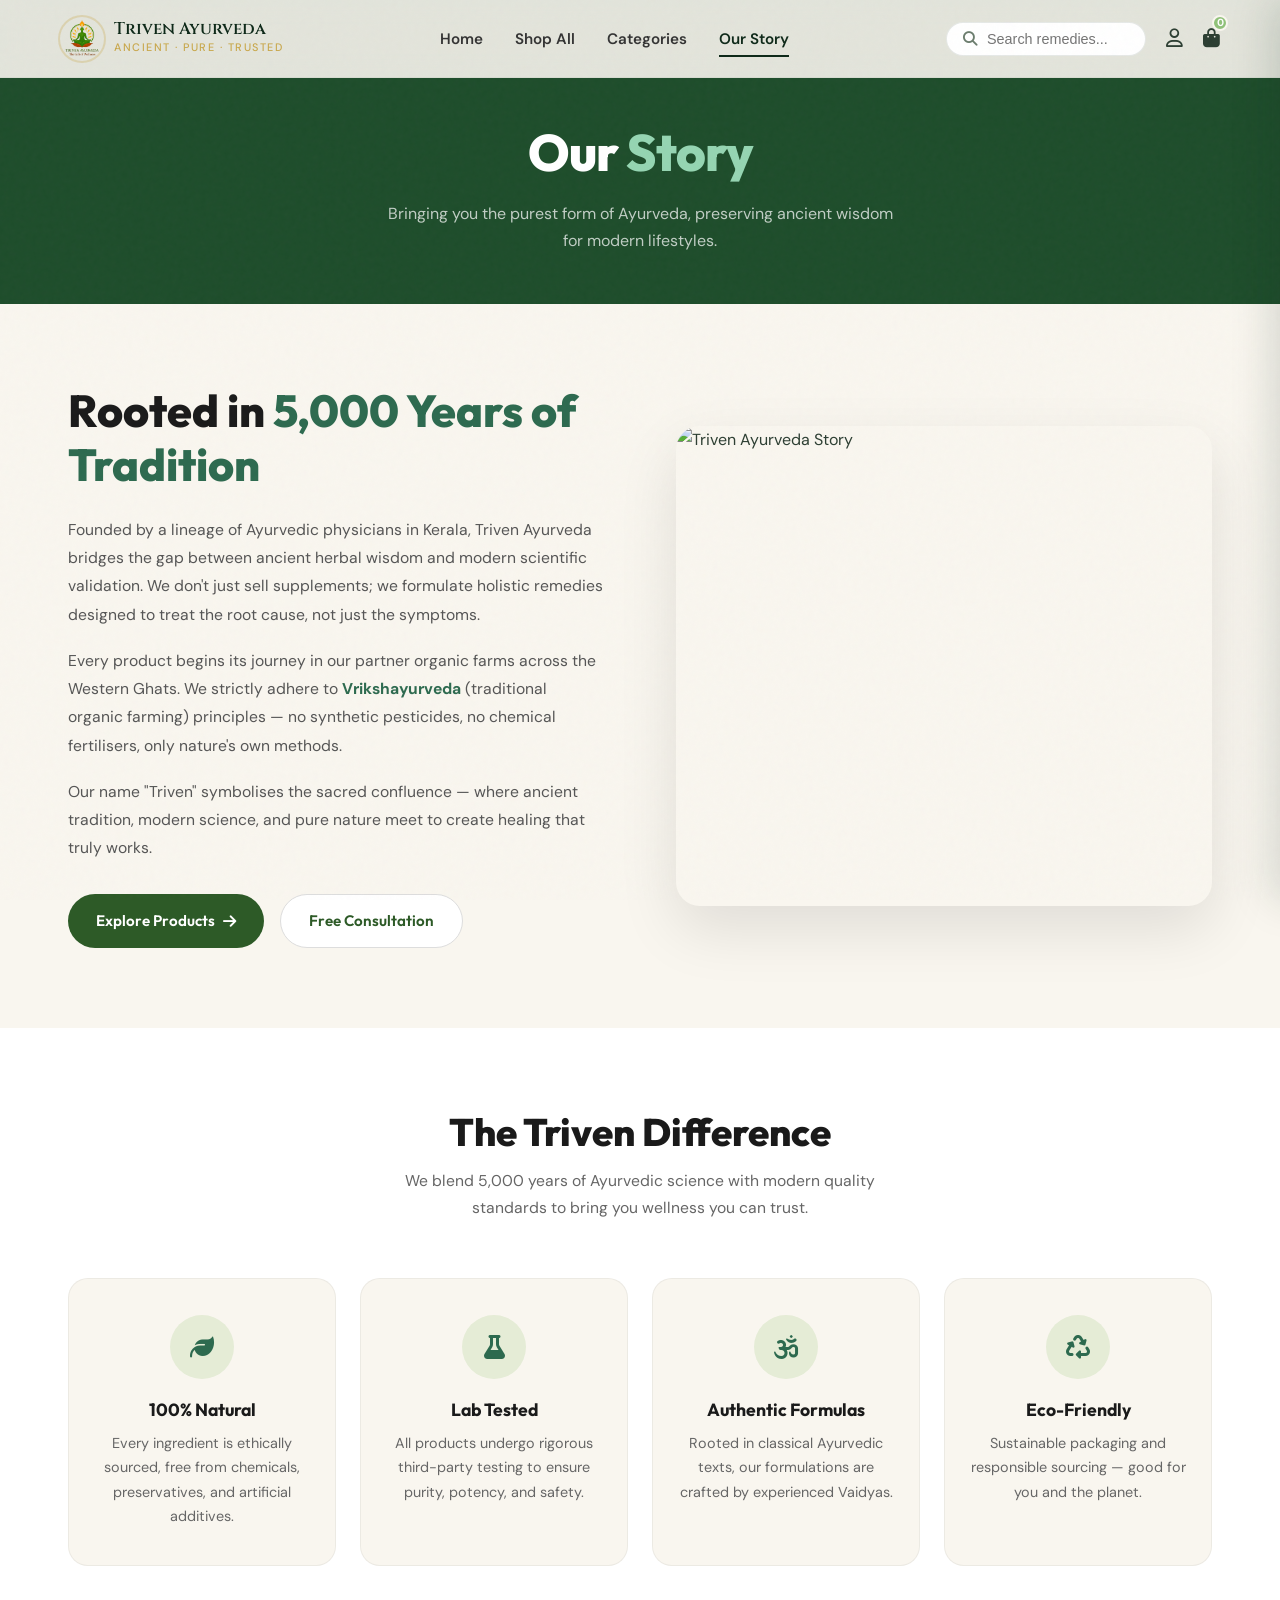
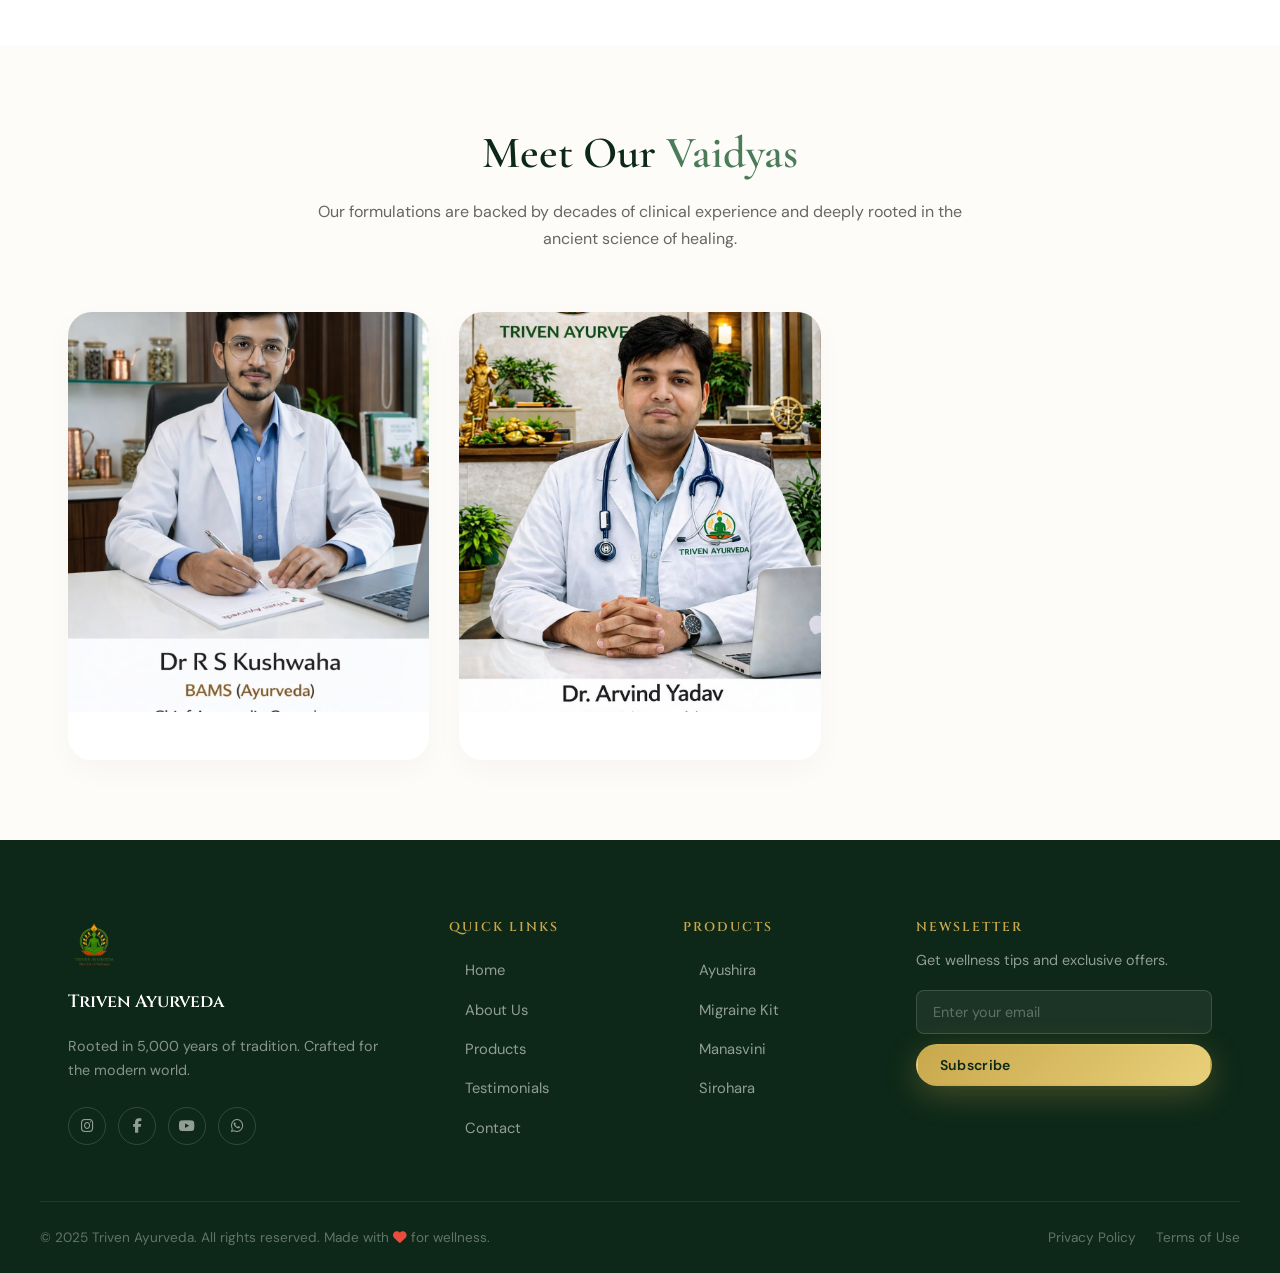
==== commit a88c006f: "update" ====
--- a/about.html
+++ b/about.html
@@ -6,6 +6,7 @@
   <title>Our Story — Triven Ayurveda</title>
   <meta name="description" content="Learn about Triven Ayurveda — our story, mission, and commitment to authentic Ayurvedic wellness rooted in 5,000 years of tradition." />
   <link rel="stylesheet" href="Triven.css" />
+  <link rel="stylesheet" href="cart.css" />
   <link rel="stylesheet" href="https://cdnjs.cloudflare.com/ajax/libs/font-awesome/6.5.0/css/all.min.css" />
   <style>
     /* ===== OUR STORY PAGE ===== */
@@ -476,9 +477,43 @@
   <a href="#" class="back-to-top" id="backToTop"><i class="fas fa-arrow-up"></i></a>
 
 
+  <!-- Cart Drawer HTML -->
+  <div class="cart-drawer-overlay" id="cartDrawerOverlay"></div>
+  <aside class="cart-drawer" id="cartDrawer" aria-label="Shopping Cart">
+    <div class="cart-drawer-header">
+      <div style="display: flex; align-items: center; gap: 12px;">
+        <button id="orderHistoryBtn" class="cart-history-btn" title="View Order History" style="padding: 6px; font-size: 1.3rem;"><i class="fas fa-list-alt"></i></button>
+        <h3 style="margin: 0;"><i class="fas fa-shopping-bag"></i> Your Cart</h3>
+      </div>
+      <button id="cartDrawerClose" aria-label="Close cart">✕</button>
+    </div>
+    <div id="cartDrawerList"></div>
+    <div id="cartDrawerHistory" style="display: none;">
+      <div class="history-panel-header">
+        <h4><i class="fas fa-receipt"></i> My Orders</h4>
+        <p>Track and manage your recent orders</p>
+        <button id="close-user-history-drawer" class="history-back-btn"><i class="fas fa-arrow-left"></i> Back to Cart</button>
+      </div>
+      <div class="history-scroll-area">
+        <div id="history-loading-msg"><i class="fas fa-spinner fa-spin" style="margin-right:8px;"></i>Loading orders...</div>
+        <div id="history-empty-msg" style="display:none;">You haven't placed any orders yet.</div>
+        <div id="user-history-body"></div>
+      </div>
+    </div>
+    <div class="cart-drawer-footer" id="cartDrawerFooter">
+      <div class="cart-drawer-total">
+        <span>Total</span>
+        <span id="cartDrawerTotal">₹0</span>
+      </div>
+      <button class="cart-checkout-btn" type="button"><i class="fas fa-lock"></i> Proceed to Checkout</button>
+    </div>
+  </aside>
+
   <script src="config.js"></script>
   <script src="Triven.js"></script>
   <script src="auth.js"></script>
+  <script src="https://checkout.razorpay.com/v1/checkout.js"></script>
+  <script src="cart.js"></script>
   <script>
     const callBarDoc = document.querySelector('.call-bar-doctor');
     const doctors = ['assets/Doctor1.png', 'assets/Doctor2.png'];
--- a/Triven.css
+++ b/Triven.css
@@ -1709,7 +1709,7 @@
   .call-bar-doctor { width: 36px; height: 36px; }
   .doctor-online { font-size: 0.82rem; gap: 8px; }
   .online-dot { width: 8px; height: 8px; }
-  .footer { margin-bottom: 60px; }
+  .footer { padding-bottom: 70px; }
   .about-story-img img { height: auto; }
   .product-footer { flex-direction: column; align-items: flex-start; gap: 12px; }
   .product-footer .btn { width: 100%; justify-content: center; }
@@ -2108,7 +2108,8 @@
     align-items: center;
   }
   .nav-container > .nav-tools .search-bar,
-  .nav-container > .nav-tools a[aria-label="Account"] {
+  .nav-container > .nav-tools a[aria-label="Account"],
+  .nav-container > .nav-tools a[aria-label="Cart"] {
     display: none !important;
   }
   .hamburger span { background: var(--forest); }
--- a/cart.css
+++ b/cart.css
@@ -0,0 +1,949 @@
+/* ============================================================
+   TRIVEN AYURVEDA — CART STYLES
+   Uses existing CSS variables from Triven.css
+   ============================================================ */
+
+/* ----------------------------------------------------------
+   QUANTITY SELECTOR (replaces Add to Cart button)
+   ---------------------------------------------------------- */
+.qty-selector {
+  display: inline-flex;
+  align-items: center;
+  background: var(--forest);
+  border-radius: var(--radius-full);
+  overflow: hidden;
+  height: 34px;
+  animation: qtySlideIn 0.25s var(--ease-spring) both;
+}
+
+@keyframes qtySlideIn {
+  from { transform: scale(0.7); opacity: 0; }
+  to   { transform: scale(1);   opacity: 1; }
+}
+
+.qty-btn {
+  background: transparent;
+  border: none;
+  color: #fff;
+  width: 32px;
+  height: 34px;
+  font-size: 1.1rem;
+  font-weight: 700;
+  cursor: pointer;
+  display: flex;
+  align-items: center;
+  justify-content: center;
+  transition: background 0.15s;
+  line-height: 1;
+}
+.qty-btn:hover { background: rgba(255,255,255,0.15); }
+
+.qty-value {
+  color: #fff;
+  font-size: 0.9rem;
+  font-weight: 700;
+  min-width: 26px;
+  text-align: center;
+  user-select: none;
+}
+
+/* Wrapper that holds either the Add button or qty selector */
+.cart-control {
+  display: flex;
+  align-items: center;
+}
+
+
+/* ----------------------------------------------------------
+   NAVBAR BADGE ANIMATION
+   ---------------------------------------------------------- */
+.cart-count {
+  transition: transform 0.2s var(--ease-spring), background 0.2s;
+}
+.cart-count.badge-bump {
+  animation: badgeBump 0.35s var(--ease-spring);
+}
+@keyframes badgeBump {
+  0%   { transform: scale(1); }
+  50%  { transform: scale(1.6); }
+  100% { transform: scale(1); }
+}
+
+
+/* ----------------------------------------------------------
+   TOAST NOTIFICATION
+   ---------------------------------------------------------- */
+.cart-toast {
+  position: fixed;
+  bottom: 28px;
+  left: 50%;
+  transform: translateX(-50%) translateY(80px);
+  background: var(--forest);
+  color: #fff;
+  padding: 14px 24px;
+  border-radius: var(--radius-full);
+  font-size: 0.92rem;
+  font-weight: 500;
+  display: flex;
+  align-items: center;
+  gap: 10px;
+  box-shadow: 0 8px 32px rgba(13,40,24,0.35);
+  z-index: 999999;
+  opacity: 0;
+  transition: transform 0.35s var(--ease-spring), opacity 0.35s var(--ease);
+  white-space: nowrap;
+  pointer-events: none;
+}
+.cart-toast i {
+  color: var(--sage-light);
+  font-size: 1.1rem;
+}
+.cart-toast--show {
+  opacity: 1;
+  transform: translateX(-50%) translateY(0);
+}
+
+/* Shift toast up when call-float-bar is present */
+.call-float-bar ~ .cart-toast,
+body:has(.call-float-bar) .cart-toast {
+  bottom: 80px;
+}
+
+
+/* ----------------------------------------------------------
+   CART DRAWER (slide-out from right)
+   ---------------------------------------------------------- */
+.cart-drawer-overlay {
+  position: fixed;
+  inset: 0;
+  background: rgba(13,40,24,0.5);
+  backdrop-filter: blur(4px);
+  z-index: 9998;
+  opacity: 0;
+  pointer-events: none;
+  transition: opacity 0.35s var(--ease);
+}
+.cart-drawer-overlay.open {
+  opacity: 1;
+  pointer-events: all;
+}
+
+.cart-drawer {
+  position: fixed;
+  top: 0;
+  right: 0;
+  width: min(400px, 100vw);
+  height: 100vh;
+  background: var(--white);
+  z-index: 9999;
+  display: flex;
+  flex-direction: column;
+  overflow: hidden;
+  transform: translateX(100%);
+  transition: transform 0.4s var(--ease);
+  box-shadow: -8px 0 40px rgba(13,40,24,0.15);
+  position: fixed; /* keep fixed, detail panel uses absolute inside */
+}
+.cart-drawer.open {
+  transform: translateX(0);
+}
+
+/* Drawer header */
+.cart-drawer-header {
+  display: flex;
+  align-items: center;
+  justify-content: space-between;
+  padding: 20px 24px;
+  border-bottom: 1px solid rgba(13,40,24,0.08);
+  flex-shrink: 0;
+}
+.cart-drawer-header h3 {
+  font-family: 'Cormorant Garamond', serif;
+  font-size: 1.4rem;
+  color: var(--forest);
+  display: flex;
+  align-items: center;
+  gap: 10px;
+}
+.cart-drawer-header h3 i { color: var(--sage); font-size: 1.1rem; }
+
+#cartDrawerClose {
+  background: none;
+  border: none;
+  font-size: 1.5rem;
+  color: var(--text-muted);
+  cursor: pointer;
+  width: 36px;
+  height: 36px;
+  display: flex;
+  align-items: center;
+  justify-content: center;
+  border-radius: 50%;
+  transition: background 0.2s, color 0.2s;
+}
+#cartDrawerClose:hover { background: var(--cream); color: var(--forest); }
+
+/* Drawer item list */
+#cartDrawerList {
+  flex: 1;
+  overflow-y: auto;
+  padding: 16px 24px;
+  display: flex;
+  flex-direction: column;
+  gap: 16px;
+}
+
+.drawer-item {
+  display: flex;
+  align-items: center;
+  justify-content: space-between;
+  gap: 12px;
+  padding: 14px 16px;
+  background: var(--cream);
+  border-radius: var(--radius-md);
+  border: 1px solid rgba(13,40,24,0.06);
+}
+.drawer-item-info {
+  display: flex;
+  flex-direction: column;
+  gap: 4px;
+  flex: 1;
+  min-width: 0;
+}
+.drawer-item-name {
+  font-weight: 600;
+  font-size: 0.95rem;
+  color: var(--forest);
+  white-space: nowrap;
+  overflow: hidden;
+  text-overflow: ellipsis;
+}
+.drawer-item-price {
+  font-size: 0.85rem;
+  color: var(--text-muted);
+}
+.drawer-item-qty {
+  display: flex;
+  align-items: center;
+  background: var(--forest);
+  border-radius: var(--radius-full);
+  overflow: hidden;
+  flex-shrink: 0;
+}
+.drawer-item-qty span {
+  color: #fff;
+  font-size: 0.85rem;
+  font-weight: 700;
+  min-width: 24px;
+  text-align: center;
+}
+.drawer-item-qty .qty-btn {
+  width: 28px;
+  height: 30px;
+  font-size: 1rem;
+}
+
+/* Empty state */
+.cart-empty {
+  display: flex;
+  flex-direction: column;
+  align-items: center;
+  justify-content: center;
+  gap: 16px;
+  height: 100%;
+  color: var(--text-muted);
+}
+.cart-empty i { font-size: 3rem; opacity: 0.3; }
+.cart-empty p { font-size: 1rem; }
+
+/* Drawer footer */
+.cart-drawer-footer {
+  padding: 20px 24px;
+  border-top: 1px solid rgba(13,40,24,0.08);
+  flex-shrink: 0;
+}
+.cart-drawer-total {
+  display: flex;
+  justify-content: space-between;
+  align-items: center;
+  margin-bottom: 16px;
+  font-weight: 700;
+  font-size: 1rem;
+  color: var(--forest);
+}
+.cart-drawer-total span:last-child {
+  font-size: 1.2rem;
+  color: var(--forest);
+}
+.cart-checkout-btn {
+  display: flex;
+  align-items: center;
+  justify-content: center;
+  gap: 10px;
+  width: 100%;
+  padding: 14px;
+  background: var(--grad-forest);
+  color: #fff;
+  border: none;
+  border-radius: var(--radius-full);
+  font-size: 1rem;
+  font-weight: 700;
+  cursor: pointer;
+  transition: opacity 0.2s, transform 0.2s;
+  font-family: 'DM Sans', sans-serif;
+}
+.cart-checkout-btn:hover { opacity: 0.9; transform: translateY(-2px); }
+.cart-checkout-btn:disabled {
+  opacity: 0.45;
+  cursor: not-allowed;
+  transform: none;
+}
+
+@media (max-width: 480px) {
+  .cart-toast { font-size: 0.82rem; padding: 12px 18px; }
+  .cart-drawer { width: 100vw; }
+  .cancel-modal { width: calc(100vw - 32px); padding: 24px 18px; }
+}
+
+/* ----------------------------------------------------------
+   CANCEL ORDER MODAL
+   ---------------------------------------------------------- */
+.cancel-modal-overlay {
+  position: fixed;
+  inset: 0;
+  background: rgba(13,40,24,0.45);
+  backdrop-filter: blur(6px);
+  z-index: 1000000;
+  display: flex;
+  align-items: center;
+  justify-content: center;
+  opacity: 0;
+  transition: opacity 0.3s ease;
+}
+.cancel-modal-overlay--show { opacity: 1; }
+
+.cancel-modal {
+  background: #fff;
+  border-radius: 20px;
+  padding: 28px 28px 24px;
+  width: 420px;
+  max-width: calc(100vw - 32px);
+  box-shadow: 0 24px 64px rgba(13,40,24,0.2), 0 4px 16px rgba(0,0,0,0.08);
+  transform: translateY(20px) scale(0.97);
+  transition: transform 0.35s cubic-bezier(.22,1,.36,1);
+  border: 1px solid rgba(13,40,24,0.07);
+}
+.cancel-modal-overlay--show .cancel-modal {
+  transform: translateY(0) scale(1);
+}
+
+.cancel-modal__header {
+  display: flex;
+  align-items: center;
+  gap: 14px;
+  margin-bottom: 20px;
+}
+.cancel-modal__icon {
+  width: 46px;
+  height: 46px;
+  border-radius: 50%;
+  background: #fef2f2;
+  border: 2px solid #fecaca;
+  display: flex;
+  align-items: center;
+  justify-content: center;
+  flex-shrink: 0;
+}
+.cancel-modal__icon i { color: #dc2626; font-size: 1.1rem; }
+
+.cancel-modal__title {
+  font-size: 1.05rem;
+  font-weight: 700;
+  color: var(--forest, #1e4d2b);
+  margin: 0 0 3px;
+  font-family: 'DM Sans', sans-serif;
+}
+.cancel-modal__sub {
+  font-size: 0.82rem;
+  color: #64748b;
+  margin: 0;
+  font-family: 'DM Sans', sans-serif;
+}
+
+.cancel-modal__textarea {
+  width: 100%;
+  border: 1.5px solid rgba(13,40,24,0.15);
+  border-radius: 12px;
+  padding: 12px 14px;
+  font-size: 0.9rem;
+  font-family: 'DM Sans', sans-serif;
+  color: var(--forest, #1e4d2b);
+  resize: none;
+  outline: none;
+  transition: border-color 0.2s;
+  box-sizing: border-box;
+  background: #fafafa;
+}
+.cancel-modal__textarea:focus { border-color: var(--forest, #1e4d2b); background: #fff; }
+
+.cancel-modal__hint {
+  font-size: 0.75rem;
+  color: #94a3b8;
+  margin: 6px 0 20px;
+  transition: color 0.2s;
+}
+
+.cancel-modal__actions {
+  display: flex;
+  gap: 10px;
+}
+.cancel-modal__btn {
+  flex: 1;
+  padding: 12px;
+  border-radius: var(--radius-full, 999px);
+  font-size: 0.9rem;
+  font-weight: 700;
+  font-family: 'DM Sans', sans-serif;
+  cursor: pointer;
+  border: none;
+  transition: opacity 0.2s, transform 0.2s;
+}
+.cancel-modal__btn:hover:not(:disabled) { opacity: 0.88; transform: translateY(-1px); }
+.cancel-modal__btn:disabled { opacity: 0.45; cursor: not-allowed; transform: none; }
+
+.cancel-modal__btn--ghost {
+  background: var(--cream, #f5f0e8);
+  color: var(--forest, #1e4d2b);
+  border: 1.5px solid rgba(13,40,24,0.12);
+}
+.cancel-modal__btn--danger {
+  background: #dc2626;
+  color: #fff;
+}
+
+/* ----------------------------------------------------------
+   PAYMENT METHOD SELECTOR
+   ---------------------------------------------------------- */
+.pay-method-label {
+  font-size: 0.75rem;
+  font-weight: 700;
+  color: var(--text-muted);
+  text-transform: uppercase;
+  letter-spacing: 0.5px;
+  margin-bottom: 8px;
+  font-family: 'DM Sans', sans-serif;
+}
+.pay-method-options {
+  display: flex;
+  gap: 8px;
+  margin-bottom: 14px;
+}
+.pay-method-btn {
+  flex: 1;
+  padding: 9px 10px;
+  border-radius: var(--radius-full);
+  border: 1.5px solid rgba(13,40,24,0.15);
+  background: var(--cream);
+  color: var(--forest);
+  font-size: 0.82rem;
+  font-weight: 600;
+  font-family: 'DM Sans', sans-serif;
+  cursor: pointer;
+  display: flex;
+  align-items: center;
+  justify-content: center;
+  gap: 6px;
+  transition: all 0.2s;
+}
+.pay-method-btn:hover { border-color: var(--forest); }
+.pay-method-btn.active {
+  background: var(--forest);
+  color: #fff;
+  border-color: var(--forest);
+}
+.cod-charge-note {
+  font-size: 0.75rem;
+  color: #b45309;
+  background: #fffbeb;
+  border: 1px solid #fde68a;
+  border-radius: 8px;
+  padding: 7px 10px;
+  margin-bottom: 10px;
+  display: flex;
+  align-items: center;
+  gap: 6px;
+  font-family: 'DM Sans', sans-serif;
+  font-weight: 500;
+}
+.cod-breakdown {
+  display: grid;
+  grid-template-columns: 1fr auto;
+  gap: 4px 12px;
+  background: #f0fdf4;
+  border: 1px solid #bbf7d0;
+  border-radius: 8px;
+  padding: 8px 12px;
+  margin-bottom: 10px;
+  font-size: 0.78rem;
+  font-family: 'DM Sans', sans-serif;
+  color: #166534;
+  font-weight: 600;
+}
+.cod-breakdown i { margin-right: 4px; font-size: 0.7rem; }
+
+/* ----------------------------------------------------------
+   ORDER SUCCESS / ERROR TOAST
+   ---------------------------------------------------------- */
+.order-toast {
+  position: fixed;
+  bottom: 32px;
+  right: 28px;
+  width: 340px;
+  background: #fff;
+  border-radius: 16px;
+  box-shadow: 0 20px 60px rgba(13,40,24,0.18), 0 4px 16px rgba(0,0,0,0.08);
+  display: flex;
+  align-items: flex-start;
+  gap: 14px;
+  padding: 18px 18px 22px;
+  z-index: 999999;
+  opacity: 0;
+  transform: translateY(24px) scale(0.96);
+  transition: opacity 0.38s cubic-bezier(.22,1,.36,1), transform 0.38s cubic-bezier(.22,1,.36,1);
+  overflow: hidden;
+  pointer-events: none;
+  border: 1px solid rgba(13,40,24,0.07);
+}
+.order-toast--show {
+  opacity: 1;
+  transform: translateY(0) scale(1);
+  pointer-events: all;
+}
+
+/* Left accent bar */
+.order-toast::before {
+  content: '';
+  position: absolute;
+  left: 0; top: 0; bottom: 0;
+  width: 4px;
+  background: var(--forest, #1e4d2b);
+  border-radius: 16px 0 0 16px;
+}
+.order-toast--error::before { background: #dc2626; }
+
+/* Icon circle */
+.order-toast__icon {
+  width: 42px;
+  height: 42px;
+  border-radius: 50%;
+  background: #f0fdf4;
+  border: 2px solid #bbf7d0;
+  display: flex;
+  align-items: center;
+  justify-content: center;
+  flex-shrink: 0;
+  animation: iconPop 0.45s cubic-bezier(.22,1,.36,1) 0.1s both;
+}
+.order-toast__icon i {
+  color: var(--forest, #1e4d2b);
+  font-size: 1rem;
+  font-weight: 900;
+}
+.order-toast--error .order-toast__icon {
+  background: #fef2f2;
+  border-color: #fecaca;
+}
+.order-toast--error .order-toast__icon i { color: #dc2626; }
+
+@keyframes iconPop {
+  from { transform: scale(0.4); opacity: 0; }
+  to   { transform: scale(1);   opacity: 1; }
+}
+
+/* Text */
+.order-toast__body { flex: 1; min-width: 0; padding-top: 2px; }
+.order-toast__title {
+  font-size: 0.95rem;
+  font-weight: 700;
+  color: var(--forest, #1e4d2b);
+  margin: 0 0 4px;
+  font-family: 'DM Sans', sans-serif;
+}
+.order-toast--error .order-toast__title { color: #dc2626; }
+.order-toast__sub {
+  font-size: 0.8rem;
+  color: #64748b;
+  margin: 0;
+  font-family: 'DM Sans', sans-serif;
+  white-space: nowrap;
+  overflow: hidden;
+  text-overflow: ellipsis;
+}
+
+/* Close button */
+.order-toast__close {
+  background: none;
+  border: none;
+  color: #94a3b8;
+  cursor: pointer;
+  padding: 2px 4px;
+  font-size: 0.8rem;
+  line-height: 1;
+  flex-shrink: 0;
+  transition: color 0.15s;
+}
+.order-toast__close:hover { color: #475569; }
+
+/* Progress bar */
+.order-toast__bar {
+  position: absolute;
+  bottom: 0; left: 0;
+  height: 3px;
+  width: 100%;
+  background: var(--forest, #1e4d2b);
+  opacity: 0.18;
+  border-radius: 0 0 16px 16px;
+  transform-origin: left;
+  animation: toastProgress 5s linear forwards;
+}
+.order-toast--error .order-toast__bar { background: #dc2626; }
+
+@keyframes toastProgress {
+  from { transform: scaleX(1); }
+  to   { transform: scaleX(0); }
+}
+
+/* Shift up when call-float-bar is present */
+body:has(.call-float-bar) .order-toast { bottom: 88px; }
+
+@media (max-width: 480px) {
+  .order-toast { width: calc(100vw - 32px); right: 16px; bottom: 16px; }
+}
+
+/* ----------------------------------------------------------
+   MODAL STYLES (Order History)
+   ---------------------------------------------------------- */
+.modal {
+    position: fixed;
+    top: 0; left: 0; width: 100%; height: 100%;
+    background: rgba(0, 0, 0, 0.6);
+    display: flex;
+    align-items: center;
+    justify-content: center;
+    z-index: 99999;
+    opacity: 0;
+    visibility: hidden;
+    transition: all 0.3s ease;
+}
+
+.modal:not(.hidden) {
+    opacity: 1;
+    visibility: visible;
+}
+
+.modal-content {
+    background: var(--white, #fff);
+    border-radius: var(--radius-lg, 12px);
+    width: 90%;
+    max-width: 700px;
+    max-height: 90vh;
+    box-shadow: 0 10px 40px rgba(0,0,0,0.2);
+    transform: translateY(20px);
+    transition: transform 0.3s ease;
+    overflow: hidden;
+    display: flex;
+    flex-direction: column;
+}
+
+.modal:not(.hidden) .modal-content {
+    transform: translateY(0);
+}
+
+.data-table th {
+    background: rgba(0,0,0,0.02);
+}
+
+/* ----------------------------------------------------------
+   ORDER HISTORY PANEL HEADER
+   ---------------------------------------------------------- */
+#cartDrawerHistory {
+    display: flex;
+    flex-direction: column;
+    height: 100%;
+    min-height: 0;
+    overflow: hidden;
+}
+
+.history-panel-header {
+    background: linear-gradient(135deg, var(--forest, #1e4d2b) 0%, #2d6a40 100%);
+    padding: 20px 20px 16px;
+    flex-shrink: 0;
+}
+.history-panel-header h4 {
+    color: #fff;
+    font-family: 'Cormorant Garamond', serif;
+    font-size: 1.25rem;
+    font-weight: 700;
+    margin: 0 0 2px;
+    display: flex;
+    align-items: center;
+    gap: 8px;
+}
+.history-panel-header h4 i { font-size: 1rem; opacity: 0.85; }
+.history-panel-header p {
+    color: rgba(255,255,255,0.6);
+    font-size: 0.78rem;
+    margin: 0;
+    font-family: 'DM Sans', sans-serif;
+}
+
+.history-back-btn {
+    display: inline-flex;
+    align-items: center;
+    gap: 6px;
+    background: rgba(255,255,255,0.12);
+    border: 1px solid rgba(255,255,255,0.2);
+    color: #fff;
+    font-size: 0.78rem;
+    font-weight: 600;
+    font-family: 'DM Sans', sans-serif;
+    padding: 5px 12px;
+    border-radius: 999px;
+    cursor: pointer;
+    margin-top: 12px;
+    transition: background 0.2s;
+    text-decoration: none;
+}
+.history-back-btn:hover { background: rgba(255,255,255,0.22); }
+
+.history-scroll-area {
+    flex: 1;
+    min-height: 0;
+    overflow-y: auto;
+    overflow-x: hidden;
+    padding: 16px 16px 24px;
+    display: flex;
+    flex-direction: column;
+    gap: 0;
+    -webkit-overflow-scrolling: touch;
+    overscroll-behavior: contain;
+}
+
+#user-history-body {
+    display: flex;
+    flex-direction: column;
+    gap: 12px;
+}
+
+/* ----------------------------------------------------------
+   RECEIPT-STYLE ORDER HISTORY CARDS
+   ---------------------------------------------------------- */
+@keyframes cardSlideIn {
+    from { opacity: 0; transform: translateY(12px); }
+    to   { opacity: 1; transform: translateY(0); }
+}
+
+.order-history-card {
+    background: #fffef9;
+    border-radius: 12px;
+    display: flex;
+    flex-direction: column;
+    position: relative;
+    overflow: visible;
+    flex-shrink: 0;
+    animation: cardSlideIn 0.32s cubic-bezier(.22,1,.36,1) both;
+    /* Receipt shadow */
+    box-shadow:
+        0 1px 2px rgba(0,0,0,0.06),
+        0 4px 16px rgba(13,40,24,0.08),
+        0 0 0 1px rgba(13,40,24,0.07);
+    transition: box-shadow 0.25s, transform 0.25s;
+}
+.order-history-card:hover {
+    box-shadow:
+        0 2px 4px rgba(0,0,0,0.08),
+        0 10px 28px rgba(13,40,24,0.13),
+        0 0 0 1px rgba(13,40,24,0.1);
+    transform: translateY(-2px);
+}
+
+/* Coloured top bar — rendered as first child div in JS */
+.order-card-topbar {
+    height: 4px;
+    background: linear-gradient(90deg, var(--forest,#1e4d2b) 0%, #5a9e6f 100%);
+    border-radius: 12px 12px 0 0;
+    flex-shrink: 0;
+}
+
+/* ---- Receipt header (store name row) ---- */
+.order-receipt-header {
+    display: flex;
+    align-items: center;
+    justify-content: space-between;
+    padding: 10px 14px 8px;
+    background: var(--forest, #1e4d2b);
+}
+.order-receipt-brand {
+    font-family: 'Cormorant Garamond', serif;
+    font-size: 0.82rem;
+    font-weight: 700;
+    color: rgba(255,255,255,0.85);
+    letter-spacing: 1.5px;
+    text-transform: uppercase;
+}
+.order-receipt-type {
+    font-size: 0.68rem;
+    font-weight: 600;
+    color: rgba(255,255,255,0.5);
+    letter-spacing: 1px;
+    text-transform: uppercase;
+    font-family: 'DM Sans', sans-serif;
+}
+
+/* ---- Inner content ---- */
+.order-card-inner {
+    padding: 12px 14px 4px;
+    display: flex;
+    flex-direction: column;
+    gap: 8px;
+}
+
+.order-card-header {
+    display: flex;
+    justify-content: space-between;
+    align-items: center;
+}
+
+.order-card-id {
+    font-family: 'Courier New', Courier, monospace;
+    font-weight: 700;
+    color: #1a1a1a;
+    font-size: 0.82rem;
+    display: flex;
+    align-items: center;
+    gap: 6px;
+    letter-spacing: 0.5px;
+}
+.order-card-id i { color: #c9a84c; font-size: 0.75rem; }
+
+.order-card-date {
+    font-size: 0.72rem;
+    color: #64748b;
+    font-weight: 500;
+    font-family: 'DM Sans', sans-serif;
+    background: #f1f5f9;
+    padding: 3px 8px;
+    border-radius: 999px;
+    border: 1px solid #e2e8f0;
+}
+
+/* Dotted receipt divider */
+.order-card-divider {
+    border: none;
+    border-top: 1.5px dashed rgba(13,40,24,0.15);
+    margin: 2px 0;
+}
+
+.order-card-body {
+    display: flex;
+    justify-content: space-between;
+    align-items: center;
+    padding-bottom: 4px;
+}
+
+.order-card-price {
+    font-size: 1.35rem;
+    font-weight: 800;
+    color: #0f172a;
+    font-family: 'DM Sans', sans-serif;
+    letter-spacing: -0.5px;
+}
+
+/* Status Badges */
+.status-badge {
+    padding: 5px 11px;
+    border-radius: 999px;
+    font-size: 0.68rem;
+    font-weight: 700;
+    text-transform: uppercase;
+    letter-spacing: 0.7px;
+    display: inline-flex;
+    align-items: center;
+    gap: 5px;
+    font-family: 'DM Sans', sans-serif;
+}
+.status-badge i { font-size: 7px; }
+.status-badge.status-pending,
+.status-badge.status-processing,
+.status-badge.status-confirmed {
+    background: #fffbeb; color: #b45309; border: 1px solid #fde68a;
+}
+.status-badge.status-delivered,
+.status-badge.status-shipped {
+    background: #f0fdf4; color: #166534; border: 1px solid #bbf7d0;
+}
+.status-badge.status-cancelled,
+.status-badge.status-failed {
+    background: #fef2f2; color: #991b1b; border: 1px solid #fecaca;
+}
+
+/* Tear-line separator before cancel button */
+.order-tear-line {
+    display: flex;
+    align-items: center;
+    gap: 0;
+    margin: 6px 0 0;
+    position: relative;
+    overflow: hidden;
+}
+.order-tear-line::before,
+.order-tear-line::after {
+    content: '';
+    width: 14px;
+    height: 14px;
+    border-radius: 50%;
+    background: #f1f5f9;
+    flex-shrink: 0;
+    box-shadow: inset 0 0 0 1px rgba(13,40,24,0.1);
+    margin: 0 -1px;
+    z-index: 1;
+}
+.order-tear-line span {
+    flex: 1;
+    border-top: 1.5px dashed rgba(13,40,24,0.18);
+}
+
+/* Cancel Button */
+.btn-cancel-order {
+    width: calc(100% - 28px);
+    margin: 0 14px 14px;
+    background: #fff5f5;
+    border: 1.5px solid #fecaca;
+    color: #dc2626;
+    padding: 9px;
+    border-radius: 8px;
+    font-size: 0.82rem;
+    font-weight: 600;
+    font-family: 'DM Sans', sans-serif;
+    cursor: pointer;
+    transition: background 0.2s, border-color 0.2s, transform 0.15s;
+    display: flex;
+    align-items: center;
+    justify-content: center;
+    gap: 7px;
+    letter-spacing: 0.2px;
+}
+.btn-cancel-order:hover {
+    background: #fef2f2;
+    border-color: #dc2626;
+}
+.btn-cancel-order:active { transform: scale(0.98); }
+
+#history-loading-msg, #history-empty-msg {
+    text-align: center;
+    color: #94a3b8;
+    font-size: 0.88rem;
+    font-family: 'DM Sans', sans-serif;
+    padding: 32px 16px;
+    width: 100%;
+}
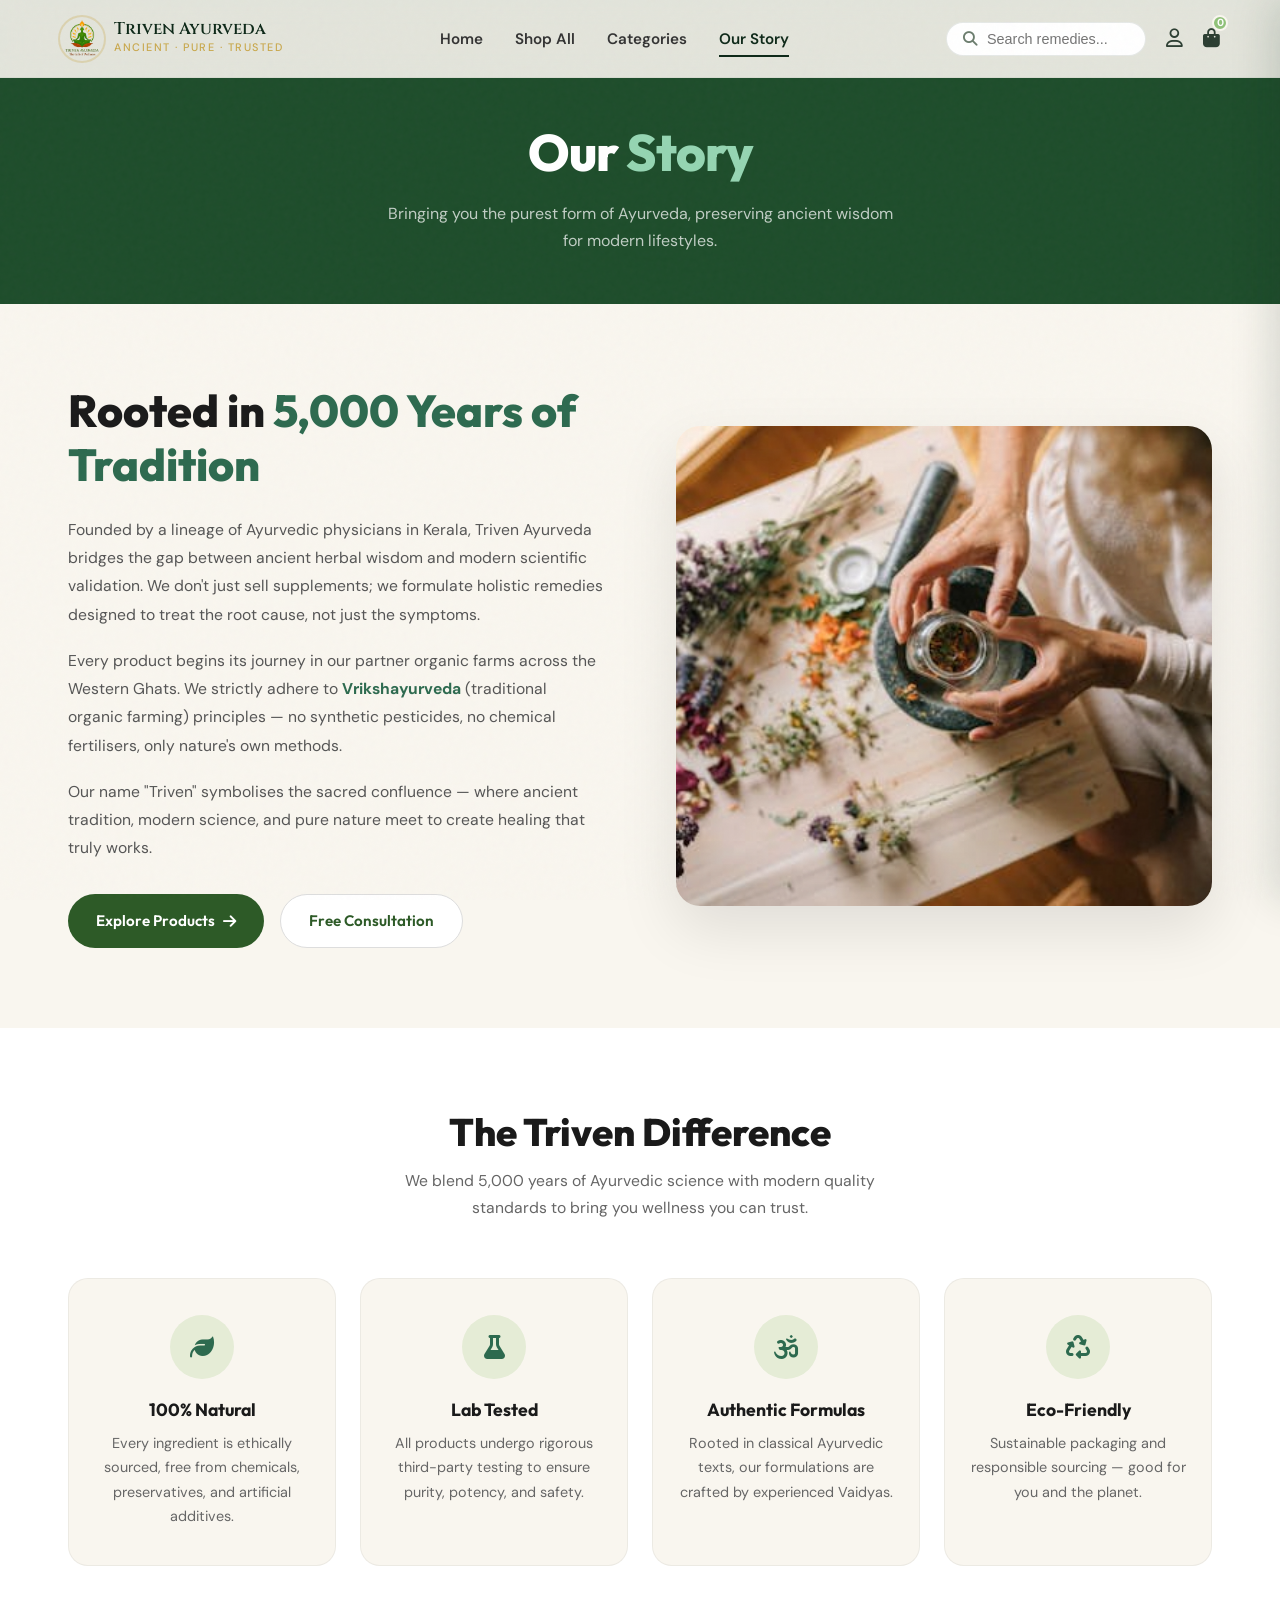
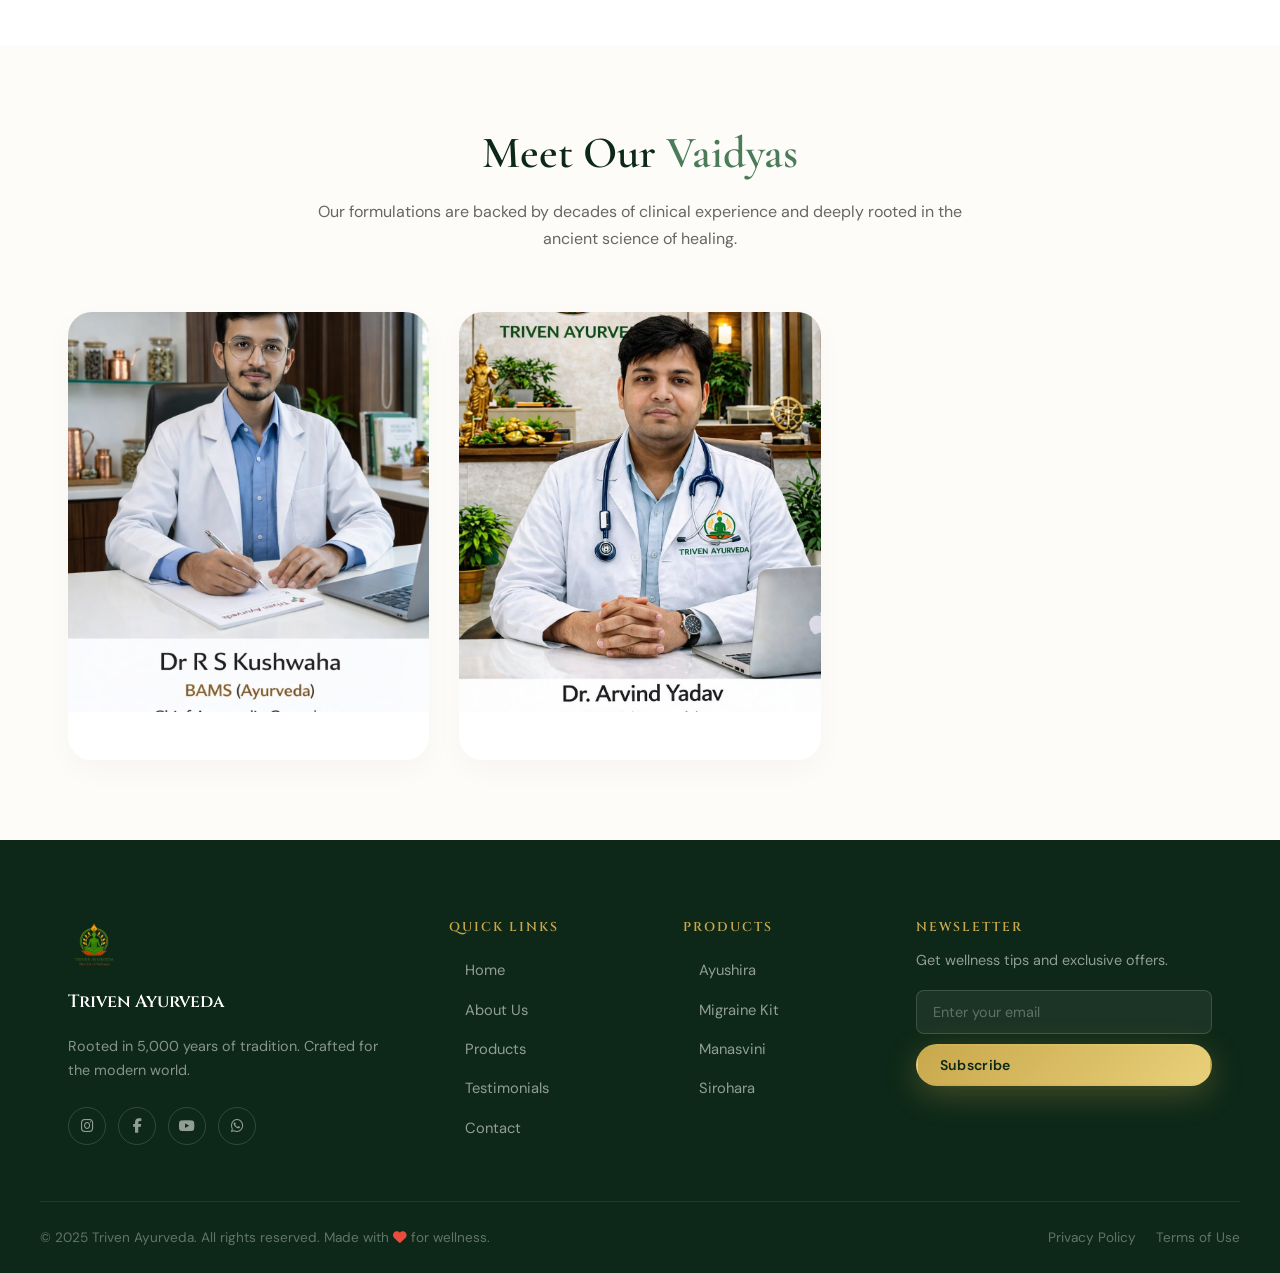
==== commit f62c836b: "gjhgtj" ====
--- a/about.html
+++ b/about.html
@@ -10,7 +10,6 @@
   <link rel="stylesheet" href="https://cdnjs.cloudflare.com/ajax/libs/font-awesome/6.5.0/css/all.min.css" />
   <style>
     /* ===== OUR STORY PAGE ===== */
-
     /* Dark green hero */
     .story-hero {
       background: #1e4d2b;
@@ -347,7 +346,7 @@
         </div>
       </div>
       <div class="story-img-wrap reveal-right">
-        <img src="assets/Ourstory.png" alt="Triven Ayurveda Story" />
+        <img src="assets/OurStory.jpg" alt="Triven Ayurveda Story" />
       </div>
     </div>
   </section>
